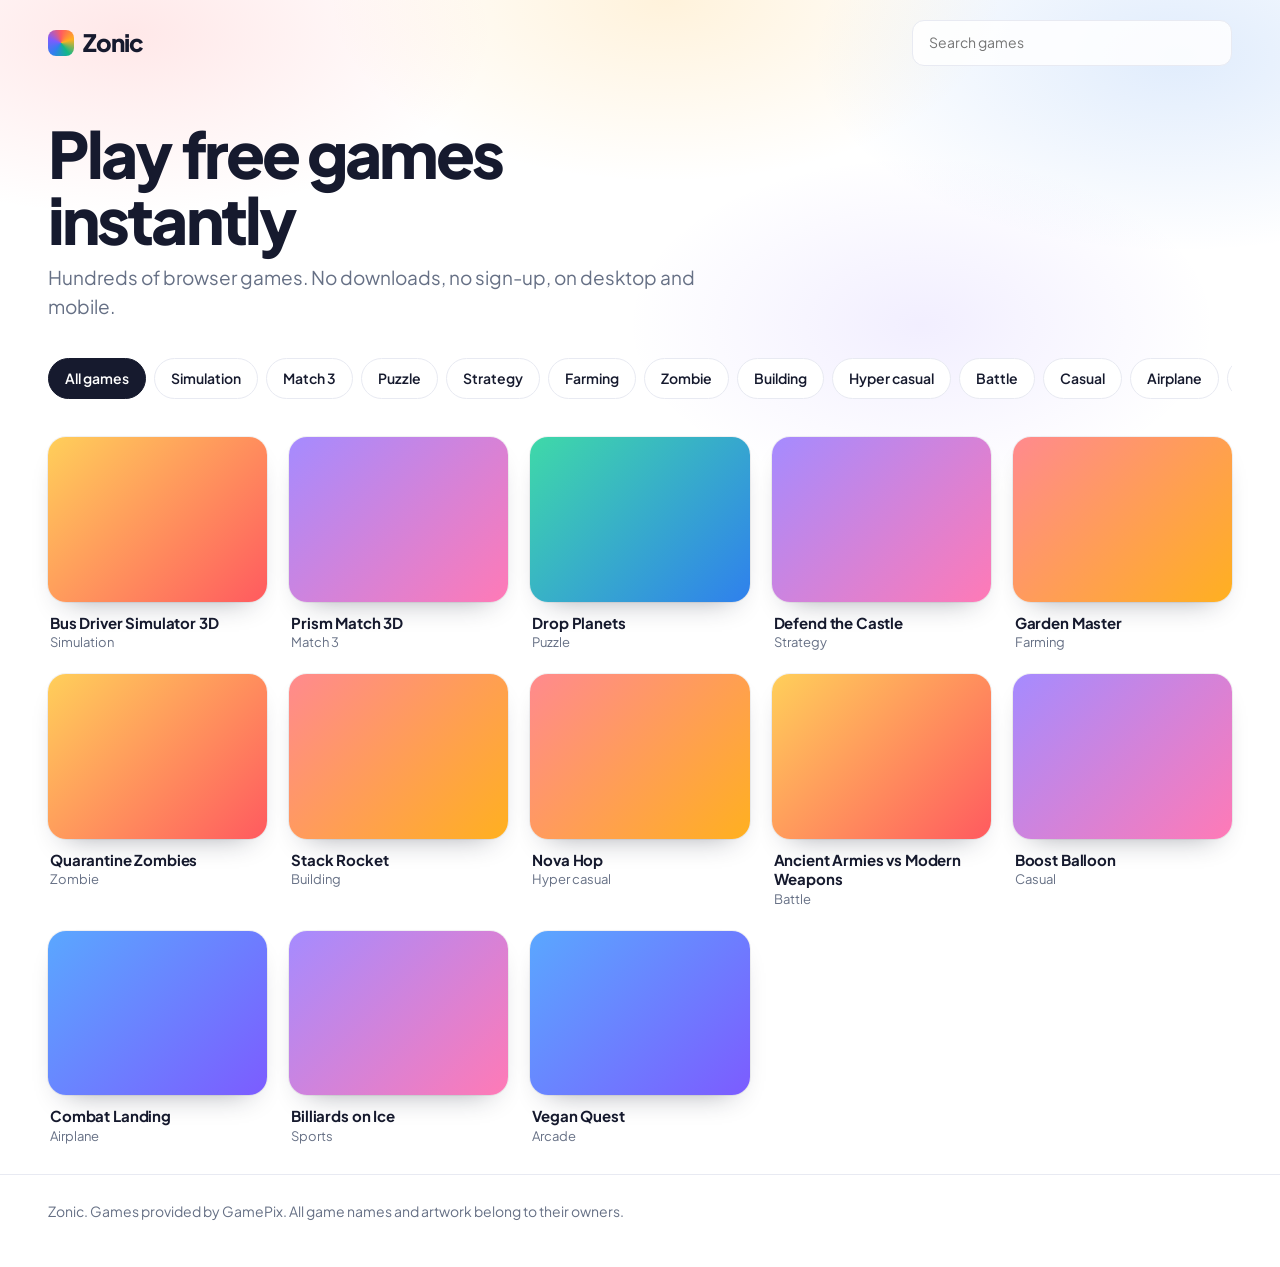
==== index.html @ 4d7a3cda "index.html file added" ====
<!DOCTYPE html>
<html lang="en">
<head>
<meta charset="utf-8">
<meta name="viewport" content="width=device-width, initial-scale=1, viewport-fit=cover">
<title>Zonic: Free Online Games</title>
<meta name="description" content="Play free online browser games on Zonic. No downloads, instant play on desktop and mobile.">
<meta name="theme-color" content="#ffffff">
<link rel="icon" href="data:image/svg+xml,%3Csvg xmlns='http://www.w3.org/2000/svg' viewBox='0 0 100 100'%3E%3Ctext y='.9em' font-size='90'%3E🎮%3C/text%3E%3C/svg%3E">
<link rel="preconnect" href="https://fonts.googleapis.com">
<link rel="preconnect" href="https://fonts.gstatic.com" crossorigin>
<link rel="preconnect" href="https://img.gamepix.com" crossorigin>
<link href="https://fonts.googleapis.com/css2?family=Plus+Jakarta+Sans:wght@400;500;600;700;800&display=swap" rel="stylesheet">
<style>
:root{color-scheme:light;--ink:#161a2e;--mute:#667085;--line:#e8eaf2;--soft:#f6f7fb;--a:#ff5a5f;--b:#ffb020;--c:#12b886;--d:#2f80ed;--e:#7c5cff}
*,*::before,*::after{box-sizing:border-box}
html{scroll-behavior:smooth}
body{margin:0;background:#fff;color:var(--ink);font-family:'Plus Jakarta Sans',system-ui,-apple-system,'Segoe UI',Roboto,sans-serif;line-height:1.55;-webkit-font-smoothing:antialiased;overflow-x:hidden}
a{color:inherit}
.wrap{max-width:1240px;margin:0 auto;padding:0 28px}
.mesh{position:absolute;inset:0 0 auto 0;height:560px;z-index:-1;pointer-events:none;background:
radial-gradient(520px 260px at 10% 6%,rgba(255,90,95,.14),transparent 70%),
radial-gradient(480px 260px at 52% 0%,rgba(255,176,32,.16),transparent 70%),
radial-gradient(520px 280px at 92% 10%,rgba(47,128,237,.15),transparent 70%),
radial-gradient(420px 240px at 72% 58%,rgba(124,92,255,.10),transparent 70%)}
header{display:flex;align-items:center;gap:24px;padding:20px 0}
.logo{font-weight:800;font-size:24px;letter-spacing:-.04em;display:flex;align-items:center;gap:9px;text-decoration:none}
.mark{width:26px;height:26px;border-radius:8px;background:conic-gradient(var(--a),var(--b),var(--c),var(--d),var(--e),var(--a))}
.search{margin-left:auto;width:min(320px,100%);padding:11px 16px;border:1px solid var(--line);border-radius:12px;background:rgba(255,255,255,.85);font:inherit;font-size:14px;color:var(--ink)}
:focus-visible{outline:2px solid var(--d);outline-offset:2px}
.hero{padding:34px 0 10px}
.hero h1{margin:0 0 10px;font-size:clamp(34px,6vw,64px);line-height:1.04;letter-spacing:-.045em;font-weight:800;max-width:14ch}
.hero p{margin:0;color:var(--mute);font-size:clamp(16px,2vw,19px);max-width:48ch}
.chips{display:flex;gap:8px;overflow-x:auto;padding:26px 0 8px;scrollbar-width:none}
.chips::-webkit-scrollbar{display:none}
.chip{flex-shrink:0;font:inherit;font-weight:600;font-size:14px;padding:9px 16px;border:1px solid var(--line);border-radius:99px;background:#fff;color:var(--ink);cursor:pointer;transition:background .2s,color .2s,border-color .2s,transform .2s}
.chip:hover{transform:translateY(-2px);border-color:#cfd3e4}
.chip[aria-pressed=true]{background:var(--ink);border-color:var(--ink);color:#fff}
.grid{display:grid;grid-template-columns:repeat(auto-fill,minmax(210px,1fr));gap:22px;padding:18px 0 28px}
.card{display:block;text-decoration:none;border-radius:18px;transition:transform .3s cubic-bezier(.2,.8,.2,1)}
.card:hover{transform:translateY(-6px)}
.cover{position:relative;aspect-ratio:4/3;border-radius:18px;overflow:hidden;box-shadow:0 14px 28px -18px rgba(22,26,46,.45),0 0 0 1px rgba(22,26,46,.06)}
.cover img{width:100%;height:100%;object-fit:cover;display:block;transition:transform .5s}
.card:hover .cover img{transform:scale(1.06)}
.g0{background:linear-gradient(135deg,#ff8a8e,#ffb020)}.g1{background:linear-gradient(135deg,#5aa7ff,#7c5cff)}.g2{background:linear-gradient(135deg,#3fd9a8,#2f80ed)}.g3{background:linear-gradient(135deg,#ffcf5a,#ff5a5f)}.g4{background:linear-gradient(135deg,#a58bff,#ff7ab6)}
.card h3{margin:11px 2px 0;font-size:15px;line-height:1.3;letter-spacing:-.01em}
.card small{margin:0 2px;color:var(--mute);font-size:13px;display:block}
.status{color:var(--mute);font-size:14px;padding:6px 0}
.more{display:block;margin:6px auto 56px;font:inherit;font-weight:700;font-size:15px;padding:13px 28px;border:0;border-radius:12px;background:var(--ink);color:#fff;cursor:pointer;transition:transform .2s,box-shadow .2s}
.more:hover{transform:translateY(-2px);box-shadow:0 12px 24px -12px rgba(22,26,46,.6)}
.more[hidden]{display:none}
.back{display:inline-flex;align-items:center;gap:8px;margin:8px 0 18px;padding:9px 16px;border-radius:10px;background:var(--soft);font-weight:600;font-size:14px;text-decoration:none;transition:background .2s}
.back:hover{background:#eceef7}
.stage{position:relative;aspect-ratio:16/9;background:#0e1020;border-radius:20px;overflow:hidden;box-shadow:0 30px 60px -28px rgba(22,26,46,.4),0 0 0 1px rgba(22,26,46,.06)}
.stage.portrait{aspect-ratio:3/4;max-height:78vh;margin:0 auto}
.stage:fullscreen{border-radius:0;aspect-ratio:auto;max-height:none}
.stage iframe{position:absolute;inset:0;width:100%;height:100%;border:0;background:#000}
.meta{display:flex;align-items:flex-start;justify-content:space-between;gap:20px;padding:22px 2px 0}
.meta h1{margin:0 0 8px;font-size:clamp(26px,3.4vw,40px);letter-spacing:-.035em;line-height:1.1}
.tag{display:inline-block;font-size:13px;font-weight:600;color:var(--mute);padding:5px 12px;border-radius:99px;background:var(--soft);margin-right:6px}
.btn{font:inherit;font-weight:700;font-size:15px;padding:12px 22px;border:0;border-radius:12px;background:var(--ink);color:#fff;cursor:pointer;flex-shrink:0;transition:transform .2s,box-shadow .2s}
.btn:hover{transform:translateY(-2px);box-shadow:0 10px 22px -10px rgba(22,26,46,.6)}
.desc{max-width:70ch;color:var(--mute);margin:22px 2px 0;padding-top:22px;border-top:1px solid var(--line)}
.desc:empty{display:none}
h2.sec{font-size:22px;letter-spacing:-.02em;margin:44px 0 0}
footer{border-top:1px solid var(--line);padding:26px 0 44px;color:var(--mute);font-size:14px}
[hidden]{display:none!important}
.rise{animation:rise .7s cubic-bezier(.2,.7,.2,1) both}
@keyframes rise{from{opacity:0;transform:translateY(16px)}to{opacity:1;transform:none}}
::view-transition-old(root),::view-transition-new(root){animation-duration:.35s}
@media(max-width:700px){.wrap{padding:0 16px}header{flex-wrap:wrap;gap:14px}.search{margin-left:0;width:100%;order:3}.grid{grid-template-columns:repeat(2,1fr);gap:14px}.meta{flex-direction:column}}
@media(prefers-reduced-motion:reduce){*,*::before,*::after{animation:none!important;transition:none!important}html{scroll-behavior:auto}}
</style>
</head>
<body>
<div class="mesh" aria-hidden="true"></div>
<div class="wrap">
  <header>
    <a class="logo" href="#" id="home"><span class="mark"></span>Zonic</a>
    <input class="search" id="q" type="search" placeholder="Search games" aria-label="Search games" autocomplete="off">
  </header>

  <main id="main">
    <section id="homeView">
      <div class="hero rise">
        <h1>Play free games instantly</h1>
        <p>Hundreds of browser games. No downloads, no sign-up, on desktop and mobile.</p>
      </div>
      <div class="chips" id="chips" role="group" aria-label="Categories"></div>
      <div class="status" id="status" role="status">Loading games…</div>
      <div class="grid" id="grid"></div>
      <button class="more" id="more" type="button" hidden>Load more games</button>
    </section>

    <section id="playView" hidden>
      <a class="back" href="#" id="back">&larr; All games</a>
      <div class="stage" id="stage"></div>
      <div class="meta">
        <div><h1 id="pTitle"></h1><span class="tag" id="pCat"></span><span class="tag">Free to play</span></div>
        <button class="btn" id="fs" type="button">Fullscreen</button>
      </div>
      <p class="desc" id="pDesc"></p>
      <h2 class="sec">More games</h2>
      <div class="grid" id="related"></div>
    </section>
  </main>
  <noscript><p>Zonic needs JavaScript turned on to load games.</p></noscript>
</div>
<footer><div class="wrap">Zonic. Games provided by GamePix. All game names and artwork belong to their owners.</div></footer>

<script>
(function(){
'use strict';
var SID='Z1887';
var API='https://feeds.gamepix.com/v2/json';
var PER=24;

var SNAP=[
['Bus Driver Simulator 3D','bus-driver-simulator-3d','simulation','all'],
['Prism Match 3D','prism-match-3d','match-3','all'],
['Drop Planets','drop-planets','puzzle','portrait'],
['Defend the Castle','defend-the-castle','strategy','portrait'],
['Garden Master','garden-master','farming','portrait'],
['Quarantine Zombies','quarantine-zombies','zombie','all'],
['Stack Rocket','stack-rocket','building','portrait'],
['Nova Hop','nova-hop','hyper-casual','portrait'],
['Ancient Armies vs Modern Weapons','ancient-armies-vs-modern-weapons','battle','all'],
['Boost Balloon','boost-balloon','casual','portrait'],
['Combat Landing','combat-landing','airplane','all'],
['Billiards on Ice','billiards-on-ice','sports','all'],
['Vegan Quest','vegan-quest','arcade','portrait']
];

var $=function(id){return document.getElementById(id)};
var games=[],byNs={},nextUrl=null,cat='all',query='',live=false;

function coverUrl(ns){return 'https://img.gamepix.com/games/'+ns+'/cover/'+ns+'.png?w=320'}
function pretty(s){s=String(s||'').replace(/-/g,' ');return s.charAt(0).toUpperCase()+s.slice(1)}
function hashIdx(s){var h=0;for(var i=0;i<s.length;i++)h=(h*31+s.charCodeAt(i))>>>0;return h%5}
function add(g){if(!g.ns||byNs[g.ns])return false;byNs[g.ns]=g;games.push(g);return true}
function fromSnap(){SNAP.forEach(function(r){add({title:r[0],ns:r[1],cat:r[2],orient:r[3],desc:'',img:coverUrl(r[1])})})}
function fromFeed(it){return{title:it.title||pretty(it.namespace),ns:it.namespace,cat:it.category||'games',orient:it.orientation||'all',desc:it.description||'',img:it.banner_image||coverUrl(it.namespace)}}

function transition(fn){
  if(document.startViewTransition&&!matchMedia('(prefers-reduced-motion:reduce)').matches){document.startViewTransition(fn)}else{fn()}
}

function card(g){
  var a=document.createElement('a');a.className='card';a.href='#/play/'+g.ns;
  var c=document.createElement('div');c.className='cover g'+hashIdx(g.ns);
  var im=document.createElement('img');im.loading='lazy';im.decoding='async';im.alt=g.title;im.src=g.img;
  im.onerror=function(){im.remove()};
  c.appendChild(im);
  var h=document.createElement('h3');h.textContent=g.title;
  var s=document.createElement('small');s.textContent=pretty(g.cat);
  a.appendChild(c);a.appendChild(h);a.appendChild(s);
  return a;
}

function filtered(){
  var q=query.trim().toLowerCase();
  return games.filter(function(g){
    return (cat==='all'||g.cat===cat)&&(!q||g.title.toLowerCase().indexOf(q)>-1);
  });
}

function renderChips(){
  var counts={};games.forEach(function(g){counts[g.cat]=(counts[g.cat]||0)+1});
  var list=Object.keys(counts).sort(function(a,b){return counts[b]-counts[a]}).slice(0,14);
  var box=$('chips');box.innerHTML='';
  ['all'].concat(list).forEach(function(k){
    var b=document.createElement('button');b.type='button';b.className='chip';
    b.textContent=k==='all'?'All games':pretty(k);
    b.setAttribute('aria-pressed',String(k===cat));
    b.onclick=function(){cat=k;renderChips();renderGrid()};
    box.appendChild(b);
  });
}

function renderGrid(){
  var grid=$('grid'),list=filtered();
  grid.innerHTML='';
  var frag=document.createDocumentFragment();
  list.forEach(function(g){frag.appendChild(card(g))});
  grid.appendChild(frag);
  $('status').textContent=list.length?'':'No games found. Try another search or category.';
  $('more').hidden=!(nextUrl&&cat==='all'&&!query.trim());
}

function loadPage(url){
  var btn=$('more');btn.disabled=true;
  return fetch(url).then(function(r){if(!r.ok)throw new Error('feed '+r.status);return r.json()})
  .then(function(j){
    (j.items||[]).forEach(function(it){add(fromFeed(it))});
    nextUrl=j.next_url||null;live=true;
  })
  .catch(function(){
    if(!games.length){fromSnap();nextUrl=null}
  })
  .then(function(){btn.disabled=false;renderChips();renderGrid()});
}

function startUrl(){return API+'?sid='+encodeURIComponent(SID)+'&order=quality&page=1&pagination='+PER}

function showPlay(ns){
  var g=byNs[ns]||{title:pretty(ns),ns:ns,cat:'games',orient:'all',desc:''};
  $('homeView').hidden=true;$('playView').hidden=false;
  document.title=g.title+' | Zonic';
  $('pTitle').textContent=g.title;
  $('pCat').textContent=pretty(g.cat);
  $('pDesc').textContent=g.desc||'';
  var st=$('stage');st.innerHTML='';
  st.className='stage'+(g.orient==='portrait'?' portrait':'');
  var f=document.createElement('iframe');
  f.title=g.title;
  f.allow='fullscreen; autoplay; gamepad; accelerometer; gyroscope';
  f.setAttribute('allowfullscreen','');
  f.src='https://play.gamepix.com/'+encodeURIComponent(ns)+'/embed?sid='+encodeURIComponent(SID);
  st.appendChild(f);
  var rel=games.filter(function(x){return x.ns!==ns&&x.cat===g.cat});
  if(rel.length<8)rel=rel.concat(games.filter(function(x){return x.ns!==ns&&x.cat!==g.cat}));
  var box=$('related');box.innerHTML='';
  rel.slice(0,8).forEach(function(x){box.appendChild(card(x))});
  window.scrollTo(0,0);
}

function showHome(){
  $('playView').hidden=true;$('homeView').hidden=false;
  $('stage').innerHTML='';
  document.title='Zonic: Free Online Games';
}

function route(){
  var m=/^#\/play\/([a-z0-9._-]+)$/i.exec(location.hash);
  transition(function(){m?showPlay(m[1]):showHome()});
}

$('home').addEventListener('click',function(e){e.preventDefault();query='';$('q').value='';cat='all';history.pushState(null,'',location.pathname+location.search);route();renderChips();renderGrid()});
$('back').addEventListener('click',function(e){e.preventDefault();history.pushState(null,'',location.pathname+location.search);route()});
$('q').addEventListener('input',function(){
  query=this.value;
  if(!$('playView').hidden){history.pushState(null,'',location.pathname+location.search);route()}
  renderGrid();
});
$('more').addEventListener('click',function(){if(nextUrl)loadPage(nextUrl)});
$('fs').addEventListener('click',function(){
  var s=$('stage');
  try{(s.requestFullscreen||s.webkitRequestFullscreen).call(s)}catch(e){}
});
window.addEventListener('hashchange',route);

fromSnap();
renderChips();renderGrid();route();
loadPage(startUrl());
})();
</script>
</body>
</html>
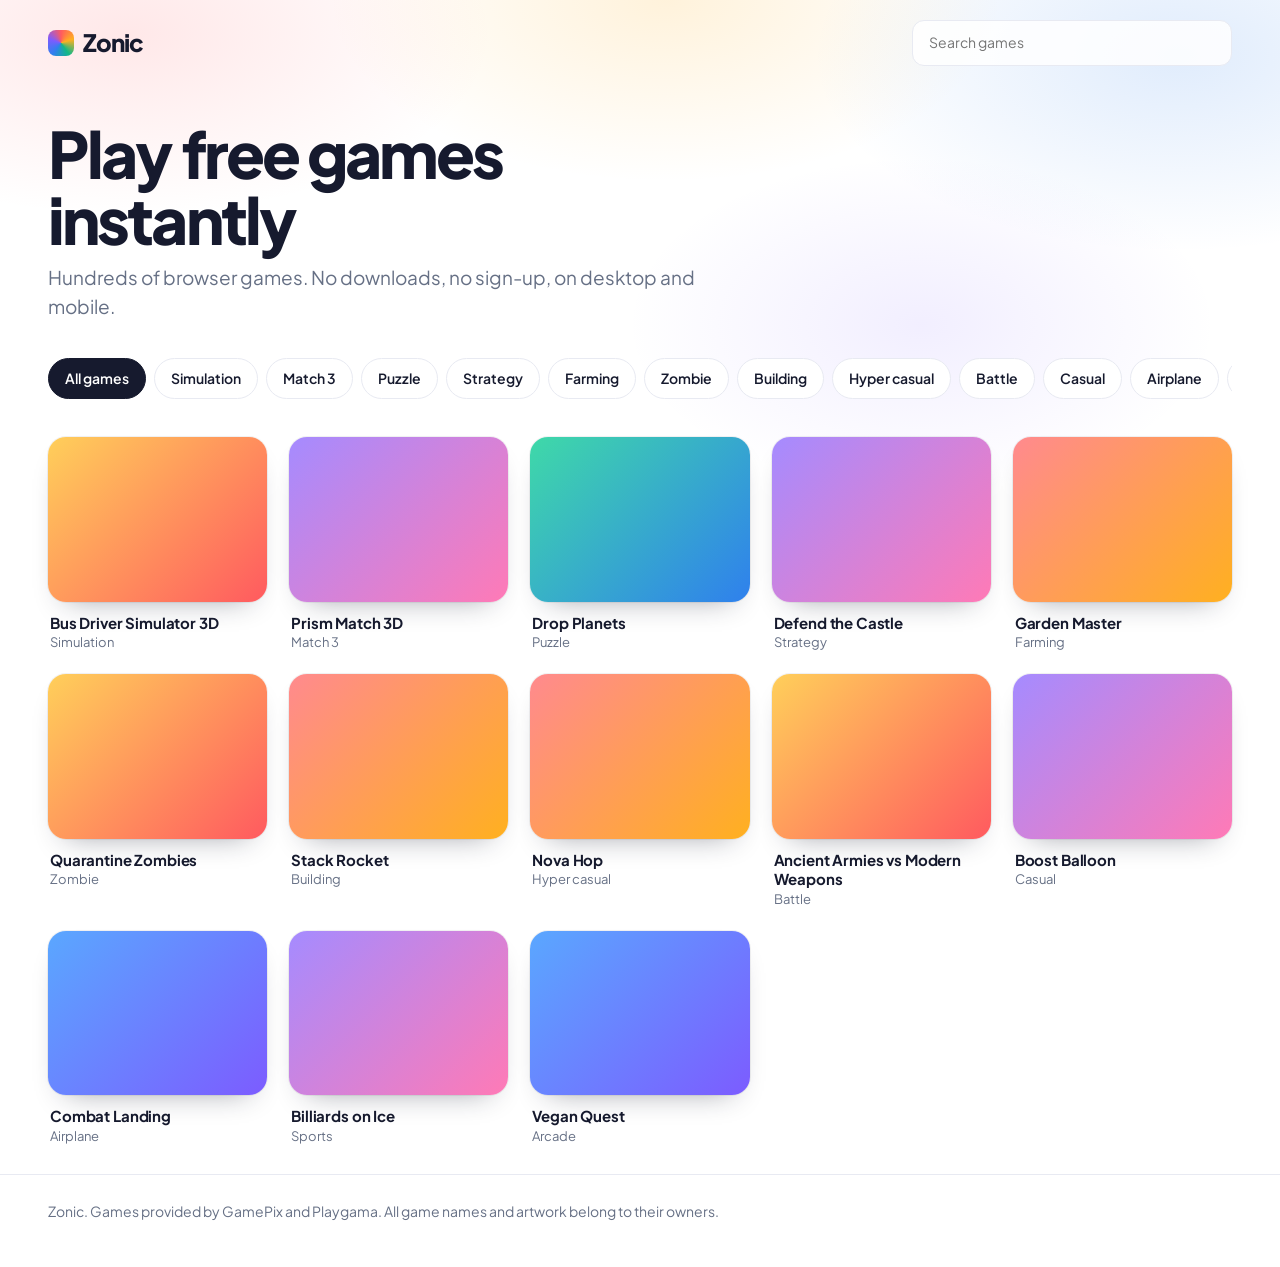
==== commit 8237ede9: "upgrade" ====
--- a/index.html
+++ b/index.html
@@ -106,7 +106,7 @@
   </main>
   <noscript><p>Zonic needs JavaScript turned on to load games.</p></noscript>
 </div>
-<footer><div class="wrap">Zonic. Games provided by GamePix. All game names and artwork belong to their owners.</div></footer>
+<footer><div class="wrap">Zonic. Games provided by GamePix and Playgama. All game names and artwork belong to their owners.</div></footer>
 
 <script>
 (function(){
@@ -132,12 +132,15 @@
 ];
 
 var $=function(id){return document.getElementById(id)};
-var games=[],byNs={},nextUrl=null,cat='all',query='',live=false;
+var CLID='p_f82be468-dd56-4e09-b7f2-0f702cc6c950';
+var games=[],gp=[],pg=[],byNs={},nextUrl=null,cat='all',query='',live=false,pgLoaded=false,shown=PER;
 
 function coverUrl(ns){return 'https://img.gamepix.com/games/'+ns+'/cover/'+ns+'.png?w=320'}
 function pretty(s){s=String(s||'').replace(/-/g,' ');return s.charAt(0).toUpperCase()+s.slice(1)}
 function hashIdx(s){var h=0;for(var i=0;i<s.length;i++)h=(h*31+s.charCodeAt(i))>>>0;return h%5}
-function add(g){if(!g.ns||byNs[g.ns])return false;byNs[g.ns]=g;games.push(g);return true}
+function add(g,src){if(!g.ns||byNs[g.ns])return false;byNs[g.ns]=g;(src==='pg'?pg:gp).push(g);return true}
+function rebuild(){games=[];var n=Math.max(gp.length,pg.length);for(var i=0;i<n;i++){if(gp[i])games.push(gp[i]);if(pg[i])games.push(pg[i])}}
+function fromPG(r){return{title:r.t,ns:'pg-'+r.s,cat:r.c,orient:r.o,desc:r.d||'',img:r.i,embed:'https://playgama.com/export/game/'+r.s+'?clid='+CLID}}
 function fromSnap(){SNAP.forEach(function(r){add({title:r[0],ns:r[1],cat:r[2],orient:r[3],desc:'',img:coverUrl(r[1])})})}
 function fromFeed(it){return{title:it.title||pretty(it.namespace),ns:it.namespace,cat:it.category||'games',orient:it.orientation||'all',desc:it.description||'',img:it.banner_image||coverUrl(it.namespace)}}
 
@@ -172,7 +175,7 @@
     var b=document.createElement('button');b.type='button';b.className='chip';
     b.textContent=k==='all'?'All games':pretty(k);
     b.setAttribute('aria-pressed',String(k===cat));
-    b.onclick=function(){cat=k;renderChips();renderGrid()};
+    b.onclick=function(){cat=k;shown=PER;renderChips();renderGrid()};
     box.appendChild(b);
   });
 }
@@ -181,10 +184,10 @@
   var grid=$('grid'),list=filtered();
   grid.innerHTML='';
   var frag=document.createDocumentFragment();
-  list.forEach(function(g){frag.appendChild(card(g))});
+  list.slice(0,shown).forEach(function(g){frag.appendChild(card(g))});
   grid.appendChild(frag);
   $('status').textContent=list.length?'':'No games found. Try another search or category.';
-  $('more').hidden=!(nextUrl&&cat==='all'&&!query.trim());
+  $('more').hidden=!(list.length>shown||(nextUrl&&cat==='all'&&!query.trim()));
 }
 
 function loadPage(url){
@@ -195,9 +198,9 @@
     nextUrl=j.next_url||null;live=true;
   })
   .catch(function(){
-    if(!games.length){fromSnap();nextUrl=null}
+    if(!gp.length){fromSnap();nextUrl=null}
   })
-  .then(function(){btn.disabled=false;renderChips();renderGrid()});
+  .then(function(){btn.disabled=false;rebuild();renderChips();renderGrid()});
 }
 
 function startUrl(){return API+'?sid='+encodeURIComponent(SID)+'&order=quality&page=1&pagination='+PER}
@@ -215,7 +218,7 @@
   f.title=g.title;
   f.allow='fullscreen; autoplay; gamepad; accelerometer; gyroscope';
   f.setAttribute('allowfullscreen','');
-  f.src='https://play.gamepix.com/'+encodeURIComponent(ns)+'/embed?sid='+encodeURIComponent(SID);
+  f.src=g.embed||('https://play.gamepix.com/'+encodeURIComponent(ns)+'/embed?sid='+encodeURIComponent(SID));
   st.appendChild(f);
   var rel=games.filter(function(x){return x.ns!==ns&&x.cat===g.cat});
   if(rel.length<8)rel=rel.concat(games.filter(function(x){return x.ns!==ns&&x.cat!==g.cat}));
@@ -230,28 +233,40 @@
   document.title='Zonic: Free Online Games';
 }
 
+function loadPG(){
+  return fetch('playgama.json').then(function(r){if(!r.ok)throw new Error('pg');return r.json()})
+  .then(function(a){a.forEach(function(r){add(fromPG(r),'pg')})})
+  .catch(function(){})
+  .then(function(){pgLoaded=true;rebuild();renderChips();renderGrid();route()});
+}
+
 function route(){
   var m=/^#\/play\/([a-z0-9._-]+)$/i.exec(location.hash);
+  if(m&&/^pg-/.test(m[1])&&!pgLoaded)return;
   transition(function(){m?showPlay(m[1]):showHome()});
 }
 
-$('home').addEventListener('click',function(e){e.preventDefault();query='';$('q').value='';cat='all';history.pushState(null,'',location.pathname+location.search);route();renderChips();renderGrid()});
+$('home').addEventListener('click',function(e){e.preventDefault();query='';$('q').value='';cat='all';shown=PER;history.pushState(null,'',location.pathname+location.search);route();renderChips();renderGrid()});
 $('back').addEventListener('click',function(e){e.preventDefault();history.pushState(null,'',location.pathname+location.search);route()});
 $('q').addEventListener('input',function(){
-  query=this.value;
+  query=this.value;shown=PER;
   if(!$('playView').hidden){history.pushState(null,'',location.pathname+location.search);route()}
   renderGrid();
 });
-$('more').addEventListener('click',function(){if(nextUrl)loadPage(nextUrl)});
+$('more').addEventListener('click',function(){
+  shown+=PER;
+  if(nextUrl&&cat==='all'&&!query.trim())loadPage(nextUrl);else{renderChips();renderGrid()}
+});
 $('fs').addEventListener('click',function(){
   var s=$('stage');
   try{(s.requestFullscreen||s.webkitRequestFullscreen).call(s)}catch(e){}
 });
 window.addEventListener('hashchange',route);
 
-fromSnap();
+fromSnap();rebuild();
 renderChips();renderGrid();route();
 loadPage(startUrl());
+loadPG();
 })();
 </script>
 </body>
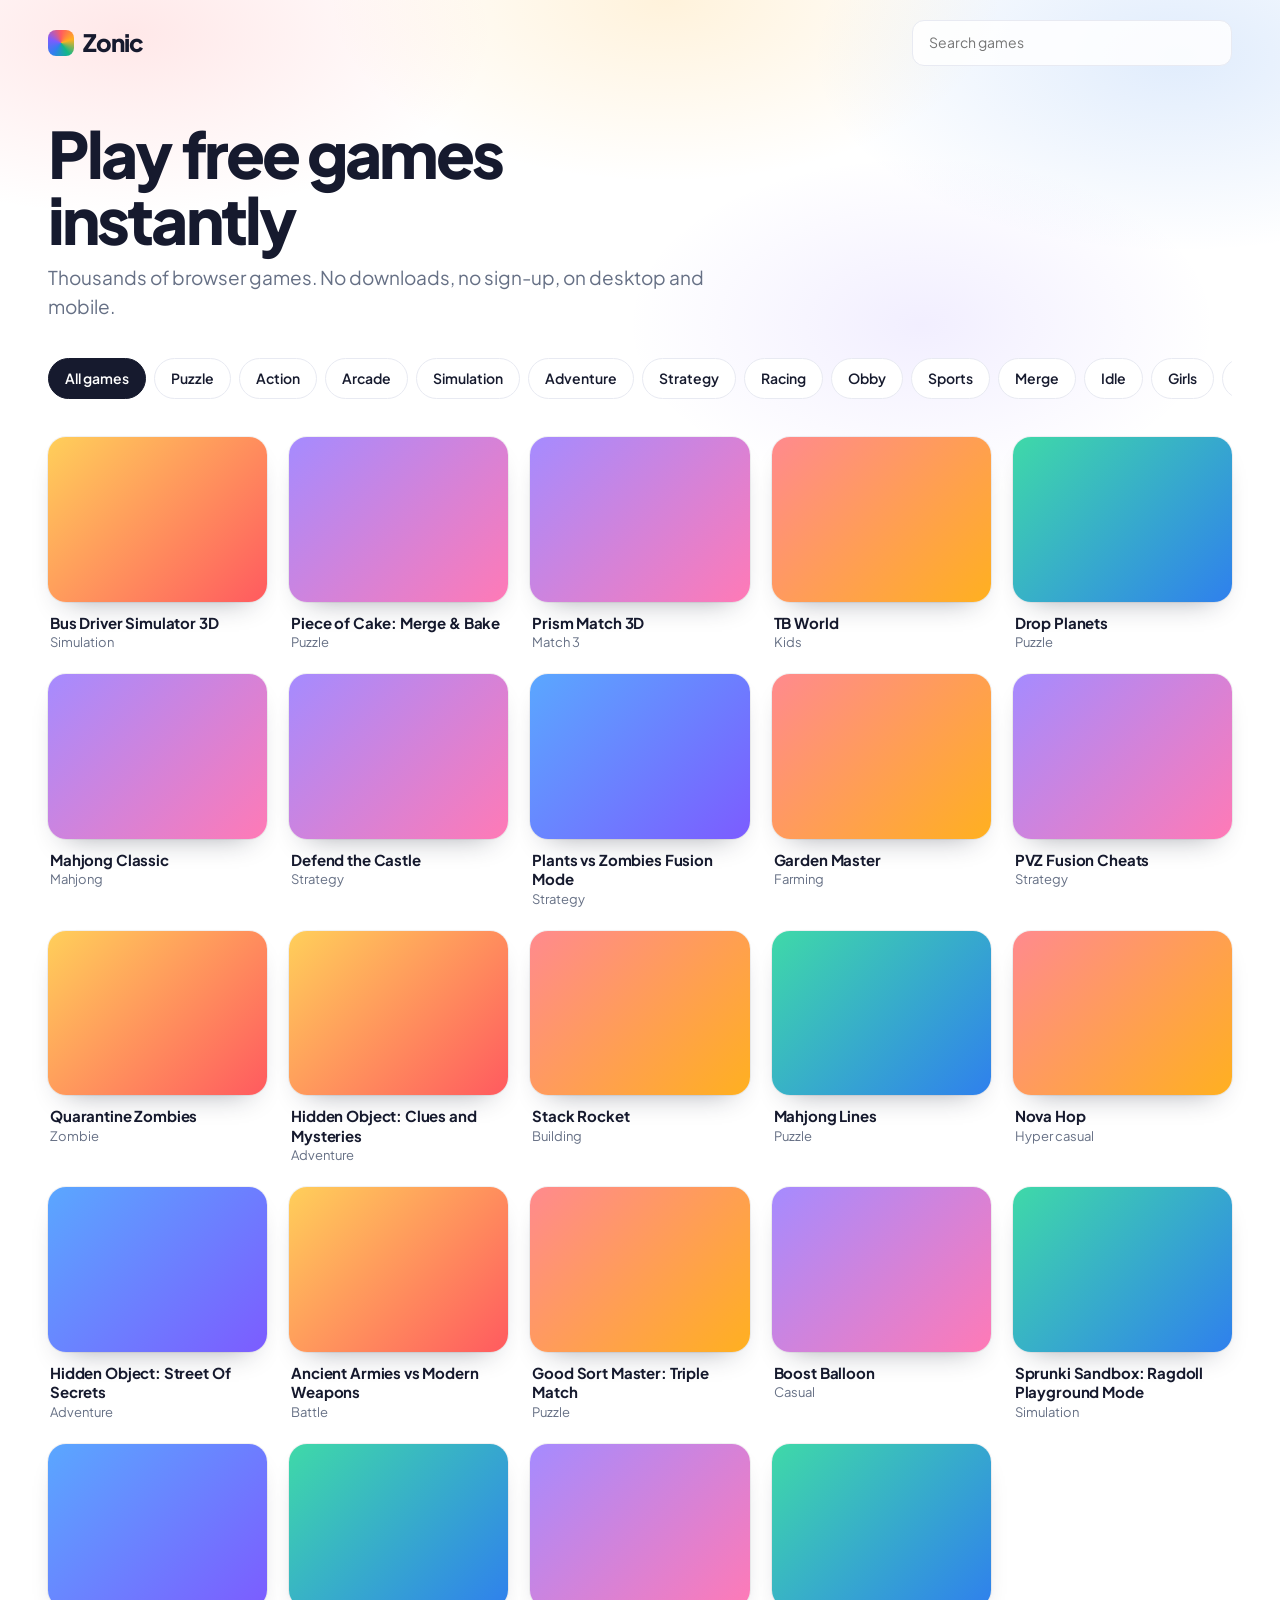
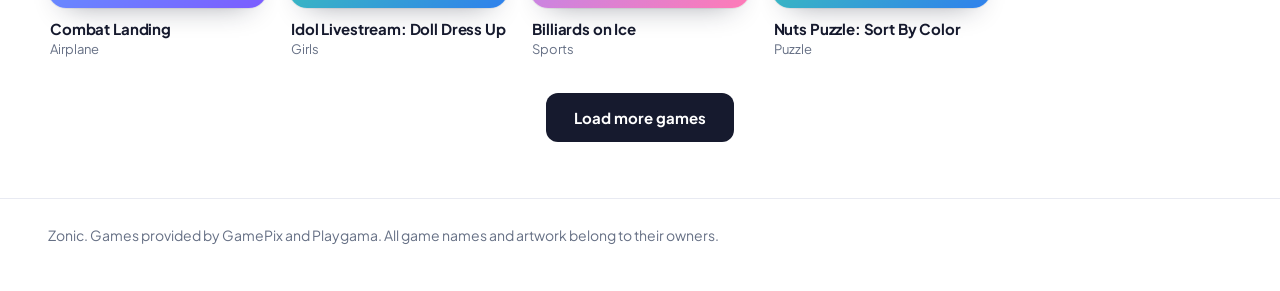
==== commit 1fd65a38: "Add files via upload" ====
--- a/index.html
+++ b/index.html
@@ -11,66 +11,8 @@
 <link rel="preconnect" href="https://fonts.gstatic.com" crossorigin>
 <link rel="preconnect" href="https://img.gamepix.com" crossorigin>
 <link href="https://fonts.googleapis.com/css2?family=Plus+Jakarta+Sans:wght@400;500;600;700;800&display=swap" rel="stylesheet">
-<style>
-:root{color-scheme:light;--ink:#161a2e;--mute:#667085;--line:#e8eaf2;--soft:#f6f7fb;--a:#ff5a5f;--b:#ffb020;--c:#12b886;--d:#2f80ed;--e:#7c5cff}
-*,*::before,*::after{box-sizing:border-box}
-html{scroll-behavior:smooth}
-body{margin:0;background:#fff;color:var(--ink);font-family:'Plus Jakarta Sans',system-ui,-apple-system,'Segoe UI',Roboto,sans-serif;line-height:1.55;-webkit-font-smoothing:antialiased;overflow-x:hidden}
-a{color:inherit}
-.wrap{max-width:1240px;margin:0 auto;padding:0 28px}
-.mesh{position:absolute;inset:0 0 auto 0;height:560px;z-index:-1;pointer-events:none;background:
-radial-gradient(520px 260px at 10% 6%,rgba(255,90,95,.14),transparent 70%),
-radial-gradient(480px 260px at 52% 0%,rgba(255,176,32,.16),transparent 70%),
-radial-gradient(520px 280px at 92% 10%,rgba(47,128,237,.15),transparent 70%),
-radial-gradient(420px 240px at 72% 58%,rgba(124,92,255,.10),transparent 70%)}
-header{display:flex;align-items:center;gap:24px;padding:20px 0}
-.logo{font-weight:800;font-size:24px;letter-spacing:-.04em;display:flex;align-items:center;gap:9px;text-decoration:none}
-.mark{width:26px;height:26px;border-radius:8px;background:conic-gradient(var(--a),var(--b),var(--c),var(--d),var(--e),var(--a))}
-.search{margin-left:auto;width:min(320px,100%);padding:11px 16px;border:1px solid var(--line);border-radius:12px;background:rgba(255,255,255,.85);font:inherit;font-size:14px;color:var(--ink)}
-:focus-visible{outline:2px solid var(--d);outline-offset:2px}
-.hero{padding:34px 0 10px}
-.hero h1{margin:0 0 10px;font-size:clamp(34px,6vw,64px);line-height:1.04;letter-spacing:-.045em;font-weight:800;max-width:14ch}
-.hero p{margin:0;color:var(--mute);font-size:clamp(16px,2vw,19px);max-width:48ch}
-.chips{display:flex;gap:8px;overflow-x:auto;padding:26px 0 8px;scrollbar-width:none}
-.chips::-webkit-scrollbar{display:none}
-.chip{flex-shrink:0;font:inherit;font-weight:600;font-size:14px;padding:9px 16px;border:1px solid var(--line);border-radius:99px;background:#fff;color:var(--ink);cursor:pointer;transition:background .2s,color .2s,border-color .2s,transform .2s}
-.chip:hover{transform:translateY(-2px);border-color:#cfd3e4}
-.chip[aria-pressed=true]{background:var(--ink);border-color:var(--ink);color:#fff}
-.grid{display:grid;grid-template-columns:repeat(auto-fill,minmax(210px,1fr));gap:22px;padding:18px 0 28px}
-.card{display:block;text-decoration:none;border-radius:18px;transition:transform .3s cubic-bezier(.2,.8,.2,1)}
-.card:hover{transform:translateY(-6px)}
-.cover{position:relative;aspect-ratio:4/3;border-radius:18px;overflow:hidden;box-shadow:0 14px 28px -18px rgba(22,26,46,.45),0 0 0 1px rgba(22,26,46,.06)}
-.cover img{width:100%;height:100%;object-fit:cover;display:block;transition:transform .5s}
-.card:hover .cover img{transform:scale(1.06)}
-.g0{background:linear-gradient(135deg,#ff8a8e,#ffb020)}.g1{background:linear-gradient(135deg,#5aa7ff,#7c5cff)}.g2{background:linear-gradient(135deg,#3fd9a8,#2f80ed)}.g3{background:linear-gradient(135deg,#ffcf5a,#ff5a5f)}.g4{background:linear-gradient(135deg,#a58bff,#ff7ab6)}
-.card h3{margin:11px 2px 0;font-size:15px;line-height:1.3;letter-spacing:-.01em}
-.card small{margin:0 2px;color:var(--mute);font-size:13px;display:block}
-.status{color:var(--mute);font-size:14px;padding:6px 0}
-.more{display:block;margin:6px auto 56px;font:inherit;font-weight:700;font-size:15px;padding:13px 28px;border:0;border-radius:12px;background:var(--ink);color:#fff;cursor:pointer;transition:transform .2s,box-shadow .2s}
-.more:hover{transform:translateY(-2px);box-shadow:0 12px 24px -12px rgba(22,26,46,.6)}
-.more[hidden]{display:none}
-.back{display:inline-flex;align-items:center;gap:8px;margin:8px 0 18px;padding:9px 16px;border-radius:10px;background:var(--soft);font-weight:600;font-size:14px;text-decoration:none;transition:background .2s}
-.back:hover{background:#eceef7}
-.stage{position:relative;aspect-ratio:16/9;background:#0e1020;border-radius:20px;overflow:hidden;box-shadow:0 30px 60px -28px rgba(22,26,46,.4),0 0 0 1px rgba(22,26,46,.06)}
-.stage.portrait{aspect-ratio:3/4;max-height:78vh;margin:0 auto}
-.stage:fullscreen{border-radius:0;aspect-ratio:auto;max-height:none}
-.stage iframe{position:absolute;inset:0;width:100%;height:100%;border:0;background:#000}
-.meta{display:flex;align-items:flex-start;justify-content:space-between;gap:20px;padding:22px 2px 0}
-.meta h1{margin:0 0 8px;font-size:clamp(26px,3.4vw,40px);letter-spacing:-.035em;line-height:1.1}
-.tag{display:inline-block;font-size:13px;font-weight:600;color:var(--mute);padding:5px 12px;border-radius:99px;background:var(--soft);margin-right:6px}
-.btn{font:inherit;font-weight:700;font-size:15px;padding:12px 22px;border:0;border-radius:12px;background:var(--ink);color:#fff;cursor:pointer;flex-shrink:0;transition:transform .2s,box-shadow .2s}
-.btn:hover{transform:translateY(-2px);box-shadow:0 10px 22px -10px rgba(22,26,46,.6)}
-.desc{max-width:70ch;color:var(--mute);margin:22px 2px 0;padding-top:22px;border-top:1px solid var(--line)}
-.desc:empty{display:none}
-h2.sec{font-size:22px;letter-spacing:-.02em;margin:44px 0 0}
-footer{border-top:1px solid var(--line);padding:26px 0 44px;color:var(--mute);font-size:14px}
-[hidden]{display:none!important}
-.rise{animation:rise .7s cubic-bezier(.2,.7,.2,1) both}
-@keyframes rise{from{opacity:0;transform:translateY(16px)}to{opacity:1;transform:none}}
-::view-transition-old(root),::view-transition-new(root){animation-duration:.35s}
-@media(max-width:700px){.wrap{padding:0 16px}header{flex-wrap:wrap;gap:14px}.search{margin-left:0;width:100%;order:3}.grid{grid-template-columns:repeat(2,1fr);gap:14px}.meta{flex-direction:column}}
-@media(prefers-reduced-motion:reduce){*,*::before,*::after{animation:none!important;transition:none!important}html{scroll-behavior:auto}}
-</style>
+<link rel="stylesheet" href="assets/css/style.css">
+<link rel="stylesheet" href="assets/css/animations.css">
 </head>
 <body>
 <div class="mesh" aria-hidden="true"></div>
@@ -84,7 +26,7 @@
     <section id="homeView">
       <div class="hero rise">
         <h1>Play free games instantly</h1>
-        <p>Hundreds of browser games. No downloads, no sign-up, on desktop and mobile.</p>
+        <p>Thousands of browser games. No downloads, no sign-up, on desktop and mobile.</p>
       </div>
       <div class="chips" id="chips" role="group" aria-label="Categories"></div>
       <div class="status" id="status" role="status">Loading games…</div>
@@ -108,166 +50,8 @@
 </div>
 <footer><div class="wrap">Zonic. Games provided by GamePix and Playgama. All game names and artwork belong to their owners.</div></footer>
 
-<script>
-(function(){
-'use strict';
-var SID='Z1887';
-var API='https://feeds.gamepix.com/v2/json';
-var PER=24;
-
-var SNAP=[
-['Bus Driver Simulator 3D','bus-driver-simulator-3d','simulation','all'],
-['Prism Match 3D','prism-match-3d','match-3','all'],
-['Drop Planets','drop-planets','puzzle','portrait'],
-['Defend the Castle','defend-the-castle','strategy','portrait'],
-['Garden Master','garden-master','farming','portrait'],
-['Quarantine Zombies','quarantine-zombies','zombie','all'],
-['Stack Rocket','stack-rocket','building','portrait'],
-['Nova Hop','nova-hop','hyper-casual','portrait'],
-['Ancient Armies vs Modern Weapons','ancient-armies-vs-modern-weapons','battle','all'],
-['Boost Balloon','boost-balloon','casual','portrait'],
-['Combat Landing','combat-landing','airplane','all'],
-['Billiards on Ice','billiards-on-ice','sports','all'],
-['Vegan Quest','vegan-quest','arcade','portrait']
-];
-
-var $=function(id){return document.getElementById(id)};
-var CLID='p_f82be468-dd56-4e09-b7f2-0f702cc6c950';
-var games=[],gp=[],pg=[],byNs={},nextUrl=null,cat='all',query='',live=false,pgLoaded=false,shown=PER;
-
-function coverUrl(ns){return 'https://img.gamepix.com/games/'+ns+'/cover/'+ns+'.png?w=320'}
-function pretty(s){s=String(s||'').replace(/-/g,' ');return s.charAt(0).toUpperCase()+s.slice(1)}
-function hashIdx(s){var h=0;for(var i=0;i<s.length;i++)h=(h*31+s.charCodeAt(i))>>>0;return h%5}
-function add(g,src){if(!g.ns||byNs[g.ns])return false;byNs[g.ns]=g;(src==='pg'?pg:gp).push(g);return true}
-function rebuild(){games=[];var n=Math.max(gp.length,pg.length);for(var i=0;i<n;i++){if(gp[i])games.push(gp[i]);if(pg[i])games.push(pg[i])}}
-function fromPG(r){return{title:r.t,ns:'pg-'+r.s,cat:r.c,orient:r.o,desc:r.d||'',img:r.i,embed:'https://playgama.com/export/game/'+r.s+'?clid='+CLID}}
-function fromSnap(){SNAP.forEach(function(r){add({title:r[0],ns:r[1],cat:r[2],orient:r[3],desc:'',img:coverUrl(r[1])})})}
-function fromFeed(it){return{title:it.title||pretty(it.namespace),ns:it.namespace,cat:it.category||'games',orient:it.orientation||'all',desc:it.description||'',img:it.banner_image||coverUrl(it.namespace)}}
-
-function transition(fn){
-  if(document.startViewTransition&&!matchMedia('(prefers-reduced-motion:reduce)').matches){document.startViewTransition(fn)}else{fn()}
-}
-
-function card(g){
-  var a=document.createElement('a');a.className='card';a.href='#/play/'+g.ns;
-  var c=document.createElement('div');c.className='cover g'+hashIdx(g.ns);
-  var im=document.createElement('img');im.loading='lazy';im.decoding='async';im.alt=g.title;im.src=g.img;
-  im.onerror=function(){im.remove()};
-  c.appendChild(im);
-  var h=document.createElement('h3');h.textContent=g.title;
-  var s=document.createElement('small');s.textContent=pretty(g.cat);
-  a.appendChild(c);a.appendChild(h);a.appendChild(s);
-  return a;
-}
-
-function filtered(){
-  var q=query.trim().toLowerCase();
-  return games.filter(function(g){
-    return (cat==='all'||g.cat===cat)&&(!q||g.title.toLowerCase().indexOf(q)>-1);
-  });
-}
-
-function renderChips(){
-  var counts={};games.forEach(function(g){counts[g.cat]=(counts[g.cat]||0)+1});
-  var list=Object.keys(counts).sort(function(a,b){return counts[b]-counts[a]}).slice(0,14);
-  var box=$('chips');box.innerHTML='';
-  ['all'].concat(list).forEach(function(k){
-    var b=document.createElement('button');b.type='button';b.className='chip';
-    b.textContent=k==='all'?'All games':pretty(k);
-    b.setAttribute('aria-pressed',String(k===cat));
-    b.onclick=function(){cat=k;shown=PER;renderChips();renderGrid()};
-    box.appendChild(b);
-  });
-}
-
-function renderGrid(){
-  var grid=$('grid'),list=filtered();
-  grid.innerHTML='';
-  var frag=document.createDocumentFragment();
-  list.slice(0,shown).forEach(function(g){frag.appendChild(card(g))});
-  grid.appendChild(frag);
-  $('status').textContent=list.length?'':'No games found. Try another search or category.';
-  $('more').hidden=!(list.length>shown||(nextUrl&&cat==='all'&&!query.trim()));
-}
-
-function loadPage(url){
-  var btn=$('more');btn.disabled=true;
-  return fetch(url).then(function(r){if(!r.ok)throw new Error('feed '+r.status);return r.json()})
-  .then(function(j){
-    (j.items||[]).forEach(function(it){add(fromFeed(it))});
-    nextUrl=j.next_url||null;live=true;
-  })
-  .catch(function(){
-    if(!gp.length){fromSnap();nextUrl=null}
-  })
-  .then(function(){btn.disabled=false;rebuild();renderChips();renderGrid()});
-}
-
-function startUrl(){return API+'?sid='+encodeURIComponent(SID)+'&order=quality&page=1&pagination='+PER}
-
-function showPlay(ns){
-  var g=byNs[ns]||{title:pretty(ns),ns:ns,cat:'games',orient:'all',desc:''};
-  $('homeView').hidden=true;$('playView').hidden=false;
-  document.title=g.title+' | Zonic';
-  $('pTitle').textContent=g.title;
-  $('pCat').textContent=pretty(g.cat);
-  $('pDesc').textContent=g.desc||'';
-  var st=$('stage');st.innerHTML='';
-  st.className='stage'+(g.orient==='portrait'?' portrait':'');
-  var f=document.createElement('iframe');
-  f.title=g.title;
-  f.allow='fullscreen; autoplay; gamepad; accelerometer; gyroscope';
-  f.setAttribute('allowfullscreen','');
-  f.src=g.embed||('https://play.gamepix.com/'+encodeURIComponent(ns)+'/embed?sid='+encodeURIComponent(SID));
-  st.appendChild(f);
-  var rel=games.filter(function(x){return x.ns!==ns&&x.cat===g.cat});
-  if(rel.length<8)rel=rel.concat(games.filter(function(x){return x.ns!==ns&&x.cat!==g.cat}));
-  var box=$('related');box.innerHTML='';
-  rel.slice(0,8).forEach(function(x){box.appendChild(card(x))});
-  window.scrollTo(0,0);
-}
-
-function showHome(){
-  $('playView').hidden=true;$('homeView').hidden=false;
-  $('stage').innerHTML='';
-  document.title='Zonic: Free Online Games';
-}
-
-function loadPG(){
-  return fetch('playgama.json').then(function(r){if(!r.ok)throw new Error('pg');return r.json()})
-  .then(function(a){a.forEach(function(r){add(fromPG(r),'pg')})})
-  .catch(function(){})
-  .then(function(){pgLoaded=true;rebuild();renderChips();renderGrid();route()});
-}
-
-function route(){
-  var m=/^#\/play\/([a-z0-9._-]+)$/i.exec(location.hash);
-  if(m&&/^pg-/.test(m[1])&&!pgLoaded)return;
-  transition(function(){m?showPlay(m[1]):showHome()});
-}
-
-$('home').addEventListener('click',function(e){e.preventDefault();query='';$('q').value='';cat='all';shown=PER;history.pushState(null,'',location.pathname+location.search);route();renderChips();renderGrid()});
-$('back').addEventListener('click',function(e){e.preventDefault();history.pushState(null,'',location.pathname+location.search);route()});
-$('q').addEventListener('input',function(){
-  query=this.value;shown=PER;
-  if(!$('playView').hidden){history.pushState(null,'',location.pathname+location.search);route()}
-  renderGrid();
-});
-$('more').addEventListener('click',function(){
-  shown+=PER;
-  if(nextUrl&&cat==='all'&&!query.trim())loadPage(nextUrl);else{renderChips();renderGrid()}
-});
-$('fs').addEventListener('click',function(){
-  var s=$('stage');
-  try{(s.requestFullscreen||s.webkitRequestFullscreen).call(s)}catch(e){}
-});
-window.addEventListener('hashchange',route);
-
-fromSnap();rebuild();
-renderChips();renderGrid();route();
-loadPage(startUrl());
-loadPG();
-})();
-</script>
+<script src="assets/js/config.js"></script>
+<script src="assets/js/sources.js"></script>
+<script src="assets/js/app.js"></script>
 </body>
 </html>
--- a/assets/css/style.css
+++ b/assets/css/style.css
@@ -0,0 +1,50 @@
+/* ZONIC STYLE: layout, colours, typography.
+   Motion and hover effects live in animations.css */
+:root{color-scheme:light;--ink:#161a2e;--mute:#667085;--line:#e8eaf2;--soft:#f6f7fb;--a:#ff5a5f;--b:#ffb020;--c:#12b886;--d:#2f80ed;--e:#7c5cff}
+*,*::before,*::after{box-sizing:border-box}
+body{margin:0;background:#fff;color:var(--ink);font-family:'Plus Jakarta Sans',system-ui,-apple-system,'Segoe UI',Roboto,sans-serif;line-height:1.55;-webkit-font-smoothing:antialiased;overflow-x:hidden}
+a{color:inherit}
+:focus-visible{outline:2px solid var(--d);outline-offset:2px}
+[hidden]{display:none!important}
+.wrap{max-width:1240px;margin:0 auto;padding:0 28px}
+.mesh{position:absolute;inset:0 0 auto 0;height:560px;z-index:-1;pointer-events:none;background:
+radial-gradient(520px 260px at 10% 6%,rgba(255,90,95,.14),transparent 70%),
+radial-gradient(480px 260px at 52% 0%,rgba(255,176,32,.16),transparent 70%),
+radial-gradient(520px 280px at 92% 10%,rgba(47,128,237,.15),transparent 70%),
+radial-gradient(420px 240px at 72% 58%,rgba(124,92,255,.10),transparent 70%)}
+header{display:flex;align-items:center;gap:24px;padding:20px 0}
+.logo{font-weight:800;font-size:24px;letter-spacing:-.04em;display:flex;align-items:center;gap:9px;text-decoration:none}
+.mark{width:26px;height:26px;border-radius:8px;background:conic-gradient(var(--a),var(--b),var(--c),var(--d),var(--e),var(--a))}
+.search{margin-left:auto;width:min(320px,100%);padding:11px 16px;border:1px solid var(--line);border-radius:12px;background:rgba(255,255,255,.85);font:inherit;font-size:14px;color:var(--ink)}
+.hero{padding:34px 0 10px}
+.hero h1{margin:0 0 10px;font-size:clamp(34px,6vw,64px);line-height:1.04;letter-spacing:-.045em;font-weight:800;max-width:14ch}
+.hero p{margin:0;color:var(--mute);font-size:clamp(16px,2vw,19px);max-width:48ch}
+.chips{display:flex;gap:8px;overflow-x:auto;padding:26px 0 8px;scrollbar-width:none}
+.chips::-webkit-scrollbar{display:none}
+.chip{flex-shrink:0;font:inherit;font-weight:600;font-size:14px;padding:9px 16px;border:1px solid var(--line);border-radius:99px;background:#fff;color:var(--ink);cursor:pointer}
+.chip[aria-pressed=true]{background:var(--ink);border-color:var(--ink);color:#fff}
+.grid{display:grid;grid-template-columns:repeat(auto-fill,minmax(210px,1fr));gap:22px;padding:18px 0 28px}
+.card{display:block;text-decoration:none;border-radius:18px}
+.cover{position:relative;aspect-ratio:4/3;border-radius:18px;overflow:hidden;box-shadow:0 14px 28px -18px rgba(22,26,46,.45),0 0 0 1px rgba(22,26,46,.06)}
+.cover img{width:100%;height:100%;object-fit:cover;display:block}
+.g0{background:linear-gradient(135deg,#ff8a8e,#ffb020)}.g1{background:linear-gradient(135deg,#5aa7ff,#7c5cff)}.g2{background:linear-gradient(135deg,#3fd9a8,#2f80ed)}.g3{background:linear-gradient(135deg,#ffcf5a,#ff5a5f)}.g4{background:linear-gradient(135deg,#a58bff,#ff7ab6)}
+.card h3{margin:11px 2px 0;font-size:15px;line-height:1.3;letter-spacing:-.01em}
+.card small{margin:0 2px;color:var(--mute);font-size:13px;display:block}
+.status{color:var(--mute);font-size:14px;padding:6px 0}
+.stage .status{color:#fff;padding:24px;position:absolute;inset:0;display:flex;align-items:center;justify-content:center}
+.more{display:block;margin:6px auto 56px;font:inherit;font-weight:700;font-size:15px;padding:13px 28px;border:0;border-radius:12px;background:var(--ink);color:#fff;cursor:pointer}
+.more:disabled{opacity:.6;cursor:wait}
+.back{display:inline-flex;align-items:center;gap:8px;margin:8px 0 18px;padding:9px 16px;border-radius:10px;background:var(--soft);font-weight:600;font-size:14px;text-decoration:none}
+.stage{position:relative;aspect-ratio:16/9;background:#0e1020;border-radius:20px;overflow:hidden;box-shadow:0 30px 60px -28px rgba(22,26,46,.4),0 0 0 1px rgba(22,26,46,.06)}
+.stage.portrait{aspect-ratio:3/4;max-height:78vh;margin:0 auto}
+.stage:fullscreen{border-radius:0;aspect-ratio:auto;max-height:none}
+.stage iframe{position:absolute;inset:0;width:100%;height:100%;border:0;background:#000}
+.meta{display:flex;align-items:flex-start;justify-content:space-between;gap:20px;padding:22px 2px 0}
+.meta h1{margin:0 0 8px;font-size:clamp(26px,3.4vw,40px);letter-spacing:-.035em;line-height:1.1}
+.tag{display:inline-block;font-size:13px;font-weight:600;color:var(--mute);padding:5px 12px;border-radius:99px;background:var(--soft);margin-right:6px}
+.btn{font:inherit;font-weight:700;font-size:15px;padding:12px 22px;border:0;border-radius:12px;background:var(--ink);color:#fff;cursor:pointer;flex-shrink:0}
+.desc{max-width:70ch;color:var(--mute);margin:22px 2px 0;padding-top:22px;border-top:1px solid var(--line)}
+.desc:empty{display:none}
+h2.sec{font-size:22px;letter-spacing:-.02em;margin:44px 0 0}
+footer{border-top:1px solid var(--line);padding:26px 0 44px;color:var(--mute);font-size:14px}
+@media(max-width:700px){.wrap{padding:0 16px}header{flex-wrap:wrap;gap:14px}.search{margin-left:0;width:100%;order:3}.grid{grid-template-columns:repeat(2,1fr);gap:14px}.meta{flex-direction:column}}
--- a/assets/css/animations.css
+++ b/assets/css/animations.css
@@ -0,0 +1,28 @@
+/* ZONIC ANIMATIONS: all motion lives here.
+   Edit this file for animation changes. Layout stays in style.css */
+html{scroll-behavior:smooth}
+
+/* Page-load entrance */
+.rise{animation:rise .7s cubic-bezier(.2,.7,.2,1) both}
+@keyframes rise{from{opacity:0;transform:translateY(16px)}to{opacity:1;transform:none}}
+
+/* Hover and press effects */
+.card{transition:transform .3s cubic-bezier(.2,.8,.2,1)}
+.card:hover{transform:translateY(-6px)}
+.cover img{transition:transform .5s}
+.card:hover .cover img{transform:scale(1.06)}
+.chip{transition:background .2s,color .2s,border-color .2s,transform .2s}
+.chip:hover{transform:translateY(-2px);border-color:#cfd3e4}
+.btn,.more{transition:transform .2s,box-shadow .2s}
+.btn:hover,.more:hover{transform:translateY(-2px);box-shadow:0 12px 24px -12px rgba(22,26,46,.6)}
+.back{transition:background .2s}
+.back:hover{background:#eceef7}
+
+/* Smooth page change between home and game (browsers that support it) */
+::view-transition-old(root),::view-transition-new(root){animation-duration:.35s}
+
+/* Respect people who turn motion off */
+@media(prefers-reduced-motion:reduce){
+  *,*::before,*::after{animation:none!important;transition:none!important}
+  html{scroll-behavior:auto}
+}
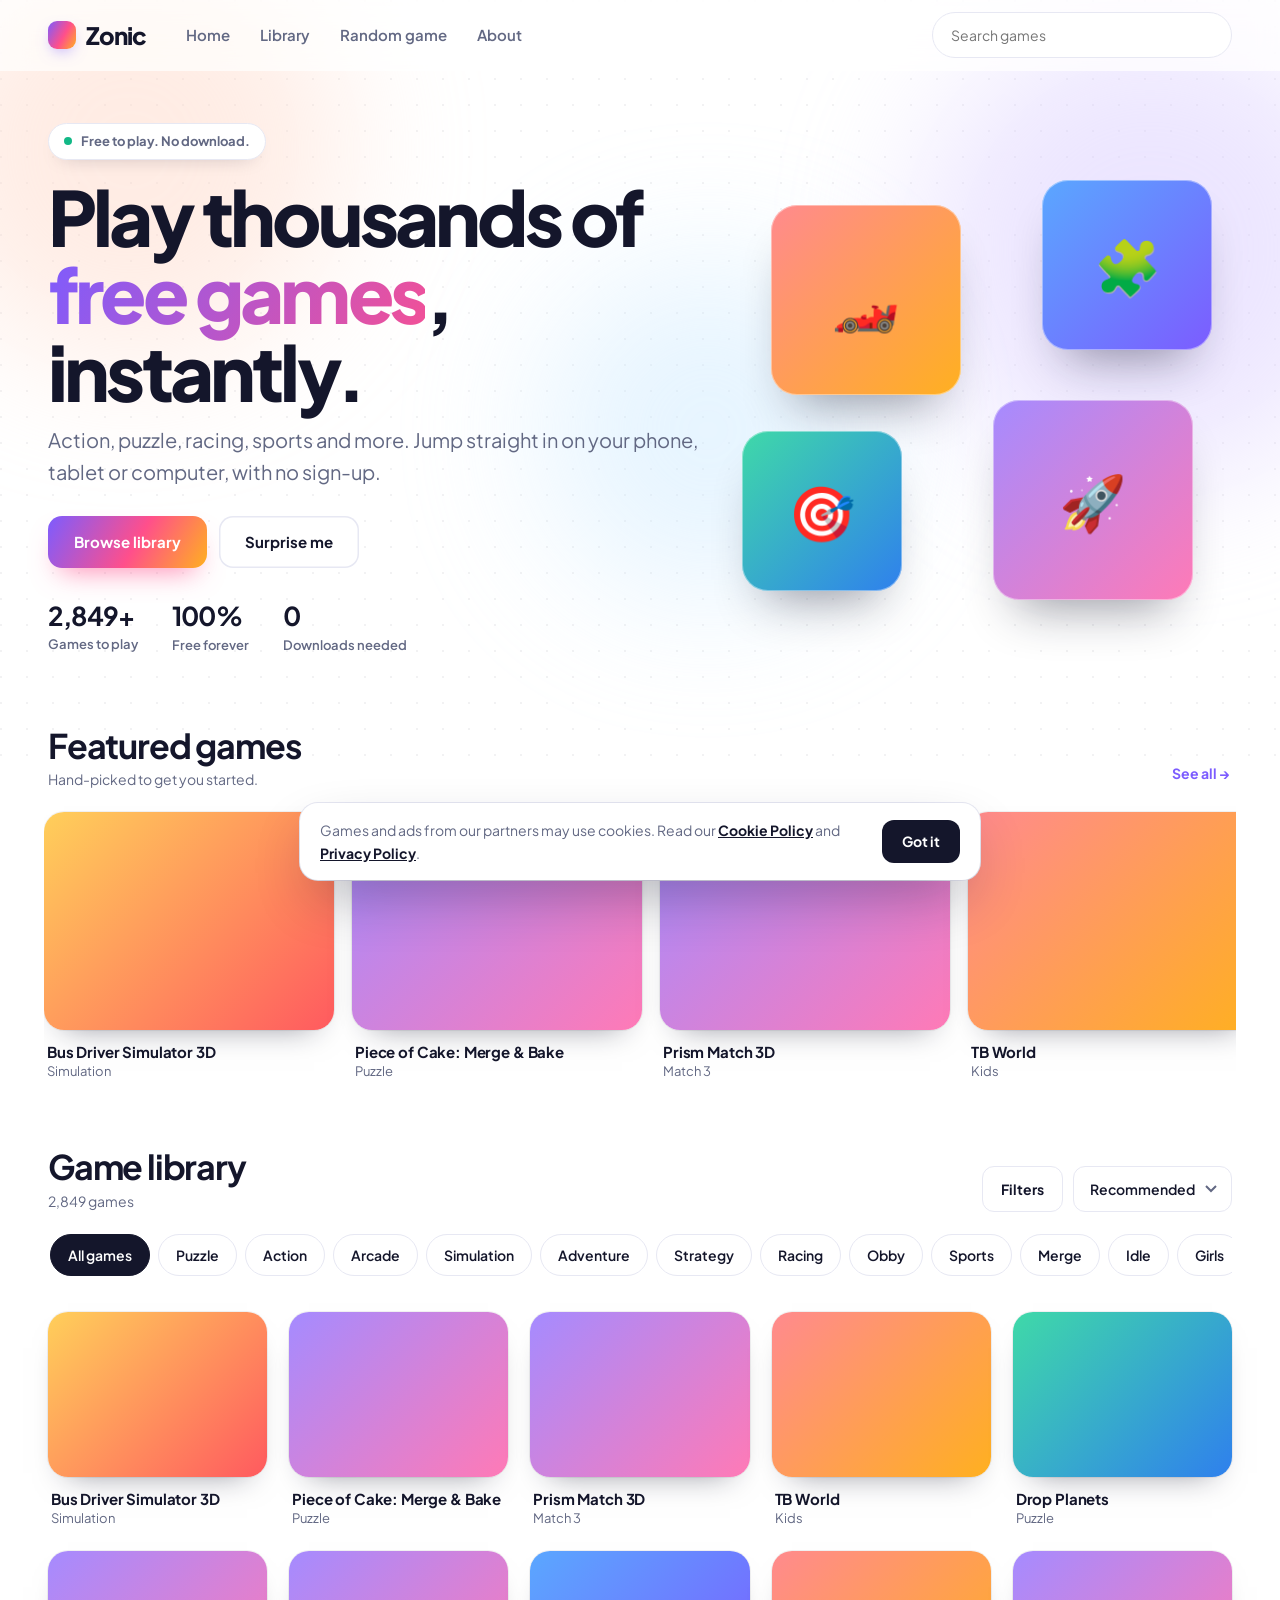
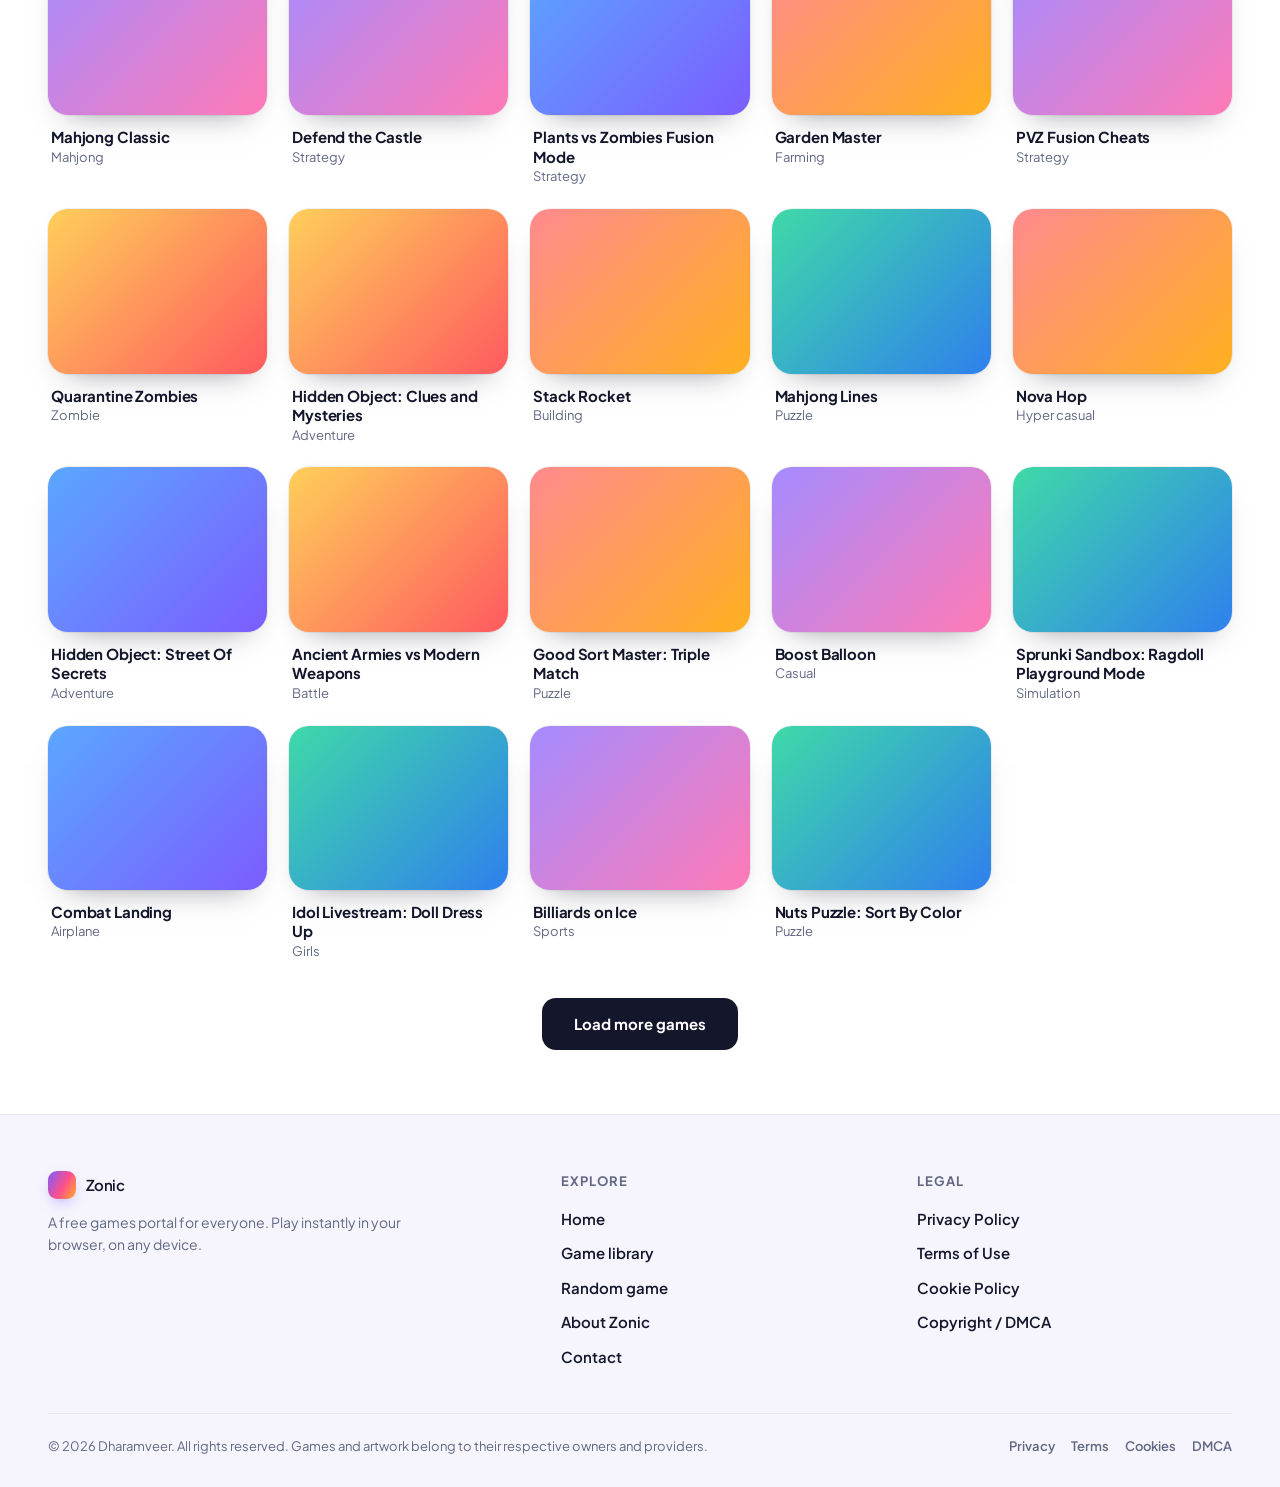
==== commit e3172675: "upgrade" ====
--- a/index.html
+++ b/index.html
@@ -4,8 +4,11 @@
 <meta charset="utf-8">
 <meta name="viewport" content="width=device-width, initial-scale=1, viewport-fit=cover">
 <title>Zonic: Free Online Games</title>
-<meta name="description" content="Play free online browser games on Zonic. No downloads, instant play on desktop and mobile.">
+<meta name="description" content="Play thousands of free online browser games on Zonic. No downloads, no sign-up. Instant play on desktop and mobile.">
 <meta name="theme-color" content="#ffffff">
+<meta property="og:title" content="Zonic: Free Online Games">
+<meta property="og:description" content="Play thousands of free browser games instantly. No downloads, no sign-up.">
+<meta property="og:type" content="website">
 <link rel="icon" href="data:image/svg+xml,%3Csvg xmlns='http://www.w3.org/2000/svg' viewBox='0 0 100 100'%3E%3Ctext y='.9em' font-size='90'%3E🎮%3C/text%3E%3C/svg%3E">
 <link rel="preconnect" href="https://fonts.googleapis.com">
 <link rel="preconnect" href="https://fonts.gstatic.com" crossorigin>
@@ -13,25 +16,79 @@
 <link href="https://fonts.googleapis.com/css2?family=Plus+Jakarta+Sans:wght@400;500;600;700;800&display=swap" rel="stylesheet">
 <link rel="stylesheet" href="assets/css/style.css">
 <link rel="stylesheet" href="assets/css/animations.css">
+<script>document.documentElement.className+=' js'</script>
 </head>
 <body>
-<div class="mesh" aria-hidden="true"></div>
+<div class="progress" id="progress" aria-hidden="true"></div>
+<div class="mesh" aria-hidden="true"><i class="blob b1"></i><i class="blob b2"></i><i class="blob b3"></i></div>
+
+<header class="site-header" id="siteHeader">
+  <div class="wrap bar">
+    <a class="logo" href="#" id="home"><span class="mark"></span>Zonic</a>
+    <nav class="nav" aria-label="Main">
+      <a href="#" data-go="homeView">Home</a>
+      <a href="#library" data-go="library">Library</a>
+      <a href="#" data-random>Random game</a>
+      <a href="about.html">About</a>
+    </nav>
+    <input class="search" id="q" type="search" placeholder="Search games" aria-label="Search games" autocomplete="off">
+  </div>
+</header>
+
 <div class="wrap">
-  <header>
-    <a class="logo" href="#" id="home"><span class="mark"></span>Zonic</a>
-    <input class="search" id="q" type="search" placeholder="Search games" aria-label="Search games" autocomplete="off">
-  </header>
-
   <main id="main">
     <section id="homeView">
-      <div class="hero rise">
-        <h1>Play free games instantly</h1>
-        <p>Thousands of browser games. No downloads, no sign-up, on desktop and mobile.</p>
+      <div class="hero">
+        <div>
+          <span class="eyebrow"><i class="dot"></i>Free to play. No download.</span>
+          <h1>Play thousands of <span class="grad">free games</span>, instantly.</h1>
+          <p class="lead">Action, puzzle, racing, sports and more. Jump straight in on your phone, tablet or computer, with no sign-up.</p>
+          <div class="cta">
+            <a class="btn primary" href="#library" data-go="library">Browse library</a>
+            <a class="btn ghost" href="#" data-random>Surprise me</a>
+          </div>
+          <div class="stats">
+            <div class="stat"><b id="statGames">1,000+</b><span>Games to play</span></div>
+            <div class="stat"><b>100%</b><span>Free forever</span></div>
+            <div class="stat"><b>0</b><span>Downloads needed</span></div>
+          </div>
+        </div>
+        <div class="visual" aria-hidden="true">
+          <div class="tile t1">🏎️</div><div class="tile t2">🧩</div><div class="tile t3">🎯</div><div class="tile t4">🚀</div>
+        </div>
       </div>
-      <div class="chips" id="chips" role="group" aria-label="Categories"></div>
-      <div class="status" id="status" role="status">Loading games…</div>
-      <div class="grid" id="grid"></div>
-      <button class="more" id="more" type="button" hidden>Load more games</button>
+
+      <section class="reveal" aria-labelledby="fh">
+        <div class="sec-head"><div><h2 id="fh">Featured games</h2><p class="muted">Hand-picked to get you started.</p></div>
+          <a class="linkbtn" href="#library" data-go="library">See all &rarr;</a></div>
+        <div class="featured" id="featured"></div>
+      </section>
+
+      <section class="reveal" id="library" aria-labelledby="lh">
+        <div class="sec-head">
+          <div><h2 id="lh">Game library</h2><p class="muted" id="count">Loading games…</p></div>
+          <div class="lib-tools">
+            <button class="fbtn" id="filterBtn" type="button" aria-expanded="false" aria-controls="fpanel">Filters <span class="badge" id="fbadge" hidden>0</span></button>
+            <label class="sortwrap"><span class="sr">Sort games</span>
+              <select id="sort"><option value="mix">Recommended</option><option value="az">A to Z</option><option value="za">Z to A</option></select>
+            </label>
+          </div>
+        </div>
+        <div class="chips" id="chips" role="group" aria-label="Categories"></div>
+        <div class="fpanel" id="fpanel" hidden>
+          <div class="fgroup"><b>Screen</b>
+            <div class="seg" role="group" aria-label="Screen shape">
+              <button type="button" data-filter="ori" data-value="all" aria-pressed="true">All</button>
+              <button type="button" data-filter="ori" data-value="landscape" aria-pressed="false">Landscape</button>
+              <button type="button" data-filter="ori" data-value="portrait" aria-pressed="false">Portrait</button>
+            </div>
+          </div>
+          <button class="linkbtn" id="clearBtn" type="button" hidden>Clear all filters</button>
+        </div>
+        <div class="status" id="status" role="status">Loading games…</div>
+        <div class="grid" id="grid"></div>
+        <button class="more" id="more" type="button" hidden>Load more games</button>
+      </section>
     </section>
 
     <section id="playView" hidden>
@@ -48,10 +105,39 @@
   </main>
   <noscript><p>Zonic needs JavaScript turned on to load games.</p></noscript>
 </div>
-<footer><div class="wrap">Zonic. Games provided by GamePix and Playgama. All game names and artwork belong to their owners.</div></footer>
 
+<footer class="site-footer">
+  <div class="wrap">
+    <div class="fgrid">
+      <div class="fabout">
+        <a class="logo" href="#" data-go="homeView"><span class="mark"></span>Zonic</a>
+        <p>A free games portal for everyone. Play instantly in your browser, on any device.</p>
+      </div>
+      <div><h4>Explore</h4><ul>
+        <li><a href="#" data-go="homeView">Home</a></li>
+        <li><a href="#library" data-go="library">Game library</a></li>
+        <li><a href="#" data-random>Random game</a></li>
+        <li><a href="about.html">About Zonic</a></li>
+        <li><a href="contact.html">Contact</a></li>
+      </ul></div>
+      <div><h4>Legal</h4><ul>
+        <li><a href="privacy.html">Privacy Policy</a></li>
+        <li><a href="terms.html">Terms of Use</a></li>
+        <li><a href="cookies.html">Cookie Policy</a></li>
+        <li><a href="dmca.html">Copyright / DMCA</a></li>
+      </ul></div>
+    </div>
+    <div class="fbottom">
+      <span>&copy; <span data-year>2026</span> <span data-owner>Dharamveer</span>. All rights reserved. Games and artwork belong to their respective owners and providers.</span>
+      <nav aria-label="Legal"><a href="privacy.html">Privacy</a><a href="terms.html">Terms</a><a href="cookies.html">Cookies</a><a href="dmca.html">DMCA</a></nav>
+    </div>
+  </div>
+</footer>
+
+<script src="assets/js/site.js"></script>
 <script src="assets/js/config.js"></script>
 <script src="assets/js/sources.js"></script>
 <script src="assets/js/app.js"></script>
+<script src="assets/js/ui.js"></script>
 </body>
 </html>
--- a/assets/css/style.css
+++ b/assets/css/style.css
@@ -1,50 +1,138 @@
-/* ZONIC STYLE: layout, colours, typography.
-   Motion and hover effects live in animations.css */
-:root{color-scheme:light;--ink:#161a2e;--mute:#667085;--line:#e8eaf2;--soft:#f6f7fb;--a:#ff5a5f;--b:#ffb020;--c:#12b886;--d:#2f80ed;--e:#7c5cff}
+/* ZONIC STYLE: layout, colours, typography. Motion lives in animations.css */
+:root{color-scheme:light;--ink:#14162b;--mute:#626883;--line:#e7e8f3;--soft:#f6f5fd;--a:#ff5a5f;--b:#ffb020;--c:#12b886;--d:#2f80ed;--e:#7c5cff;--pink:#ff4f8b;
+--brand:linear-gradient(120deg,#7c5cff 0%,#ff4f8b 55%,#ffb020 100%);--r:20px}
 *,*::before,*::after{box-sizing:border-box}
-body{margin:0;background:#fff;color:var(--ink);font-family:'Plus Jakarta Sans',system-ui,-apple-system,'Segoe UI',Roboto,sans-serif;line-height:1.55;-webkit-font-smoothing:antialiased;overflow-x:hidden}
+html{-webkit-text-size-adjust:100%}
+body{margin:0;background:#fff;color:var(--ink);font-family:'Plus Jakarta Sans',system-ui,-apple-system,'Segoe UI',Roboto,sans-serif;line-height:1.6;-webkit-font-smoothing:antialiased;overflow-x:hidden}
 a{color:inherit}
-:focus-visible{outline:2px solid var(--d);outline-offset:2px}
+:focus-visible{outline:2px solid var(--e);outline-offset:3px;border-radius:8px}
 [hidden]{display:none!important}
+.sr{position:absolute;width:1px;height:1px;overflow:hidden;clip:rect(0 0 0 0);white-space:nowrap}
 .wrap{max-width:1240px;margin:0 auto;padding:0 28px}
-.mesh{position:absolute;inset:0 0 auto 0;height:560px;z-index:-1;pointer-events:none;background:
-radial-gradient(520px 260px at 10% 6%,rgba(255,90,95,.14),transparent 70%),
-radial-gradient(480px 260px at 52% 0%,rgba(255,176,32,.16),transparent 70%),
-radial-gradient(520px 280px at 92% 10%,rgba(47,128,237,.15),transparent 70%),
-radial-gradient(420px 240px at 72% 58%,rgba(124,92,255,.10),transparent 70%)}
-header{display:flex;align-items:center;gap:24px;padding:20px 0}
-.logo{font-weight:800;font-size:24px;letter-spacing:-.04em;display:flex;align-items:center;gap:9px;text-decoration:none}
-.mark{width:26px;height:26px;border-radius:8px;background:conic-gradient(var(--a),var(--b),var(--c),var(--d),var(--e),var(--a))}
-.search{margin-left:auto;width:min(320px,100%);padding:11px 16px;border:1px solid var(--line);border-radius:12px;background:rgba(255,255,255,.85);font:inherit;font-size:14px;color:var(--ink)}
-.hero{padding:34px 0 10px}
-.hero h1{margin:0 0 10px;font-size:clamp(34px,6vw,64px);line-height:1.04;letter-spacing:-.045em;font-weight:800;max-width:14ch}
-.hero p{margin:0;color:var(--mute);font-size:clamp(16px,2vw,19px);max-width:48ch}
-.chips{display:flex;gap:8px;overflow-x:auto;padding:26px 0 8px;scrollbar-width:none}
+.muted{color:var(--mute)}
+
+/* background */
+.mesh{position:absolute;inset:0 0 auto 0;height:780px;z-index:-1;pointer-events:none;overflow:hidden;
+background:radial-gradient(circle at 1px 1px,rgba(20,22,43,.055) 1px,transparent 0) 0 0/26px 26px}
+.blob{position:absolute;border-radius:50%;filter:blur(70px);opacity:.5}
+.b1{width:420px;height:420px;background:#ffd9c9;left:-80px;top:-60px}
+.b2{width:460px;height:460px;background:#d9ccff;right:-100px;top:20px}
+.b3{width:340px;height:340px;background:#c9e8ff;left:42%;top:260px;opacity:.45}
+.progress{position:fixed;top:0;left:0;right:0;height:3px;z-index:60;background:var(--brand);transform:scaleX(0);transform-origin:0 50%}
+
+/* header */
+.site-header{position:sticky;top:0;z-index:50;background:rgba(255,255,255,.72);backdrop-filter:saturate(180%) blur(14px);-webkit-backdrop-filter:saturate(180%) blur(14px);border-bottom:1px solid transparent;padding-top:env(safe-area-inset-top,0px)}
+.site-header.stuck{border-bottom-color:var(--line);box-shadow:0 8px 30px -22px rgba(20,22,43,.35)}
+.bar{display:flex;align-items:center;gap:26px;height:70px}
+.logo{font-weight:800;font-size:24px;letter-spacing:-.04em;display:flex;align-items:center;gap:10px;text-decoration:none}
+.mark{width:28px;height:28px;border-radius:9px;background:var(--brand);box-shadow:0 6px 16px -6px rgba(124,92,255,.7)}
+.nav{display:flex;gap:2px}
+.nav a{padding:8px 14px;border-radius:10px;font-weight:600;font-size:15px;color:var(--mute);text-decoration:none}
+.nav a:hover{color:var(--ink);background:var(--soft)}
+.search{margin-left:auto;width:min(300px,100%);padding:11px 18px;border:1px solid var(--line);border-radius:99px;background:#fff;font:inherit;font-size:14px;color:var(--ink)}
+.search:focus{border-color:var(--e);box-shadow:0 0 0 4px rgba(124,92,255,.12);outline:none}
+
+/* hero */
+.hero{display:grid;grid-template-columns:1.15fr .85fr;gap:30px;align-items:center;padding:52px 0 26px}
+.eyebrow{display:inline-flex;align-items:center;gap:9px;padding:7px 15px;border:1px solid var(--line);border-radius:99px;background:#fff;font-size:13px;font-weight:700;color:var(--mute);box-shadow:0 8px 20px -14px rgba(20,22,43,.4)}
+.dot{width:8px;height:8px;border-radius:50%;background:var(--c)}
+.hero h1{margin:18px 0 14px;font-size:clamp(38px,6.4vw,76px);line-height:1.02;letter-spacing:-.05em;font-weight:800}
+.grad{background:var(--brand);background-size:200% 200%;-webkit-background-clip:text;background-clip:text;color:transparent;-webkit-text-fill-color:transparent}
+.hero p.lead{margin:0;color:var(--mute);font-size:clamp(16px,2vw,20px);max-width:46ch}
+.cta{display:flex;gap:12px;flex-wrap:wrap;margin-top:28px}
+.btn{font:inherit;font-weight:700;font-size:15px;padding:14px 26px;border:0;border-radius:14px;background:var(--ink);color:#fff;cursor:pointer;text-decoration:none;display:inline-flex;align-items:center;gap:8px;flex-shrink:0}
+.btn.primary{background:var(--brand);box-shadow:0 14px 28px -12px rgba(255,79,139,.7)}
+.btn.ghost{background:#fff;color:var(--ink);box-shadow:inset 0 0 0 1.5px var(--line)}
+.stats{display:flex;gap:34px;flex-wrap:wrap;margin-top:34px}
+.stat b{display:block;font-size:26px;letter-spacing:-.03em;line-height:1.1}
+.stat span{font-size:13px;color:var(--mute);font-weight:600}
+.visual{position:relative;height:420px}
+.tile{position:absolute;display:grid;place-items:center;border-radius:26px;font-size:54px;box-shadow:0 30px 50px -24px rgba(20,22,43,.45),inset 0 0 0 1px rgba(255,255,255,.4)}
+.t1{width:190px;height:190px;left:6%;top:6%;background:linear-gradient(135deg,#ff8a8e,#ffb020)}
+.t2{width:170px;height:170px;right:4%;top:0;background:linear-gradient(135deg,#5aa7ff,#7c5cff)}
+.t3{width:160px;height:160px;left:0;bottom:2%;background:linear-gradient(135deg,#3fd9a8,#2f80ed)}
+.t4{width:200px;height:200px;right:8%;bottom:0;background:linear-gradient(135deg,#a58bff,#ff7ab6)}
+
+/* sections */
+.sec-head{display:flex;align-items:flex-end;justify-content:space-between;gap:16px;margin:44px 0 16px}
+.sec-head h2{margin:0;font-size:clamp(24px,3vw,34px);letter-spacing:-.035em;line-height:1.1}
+.sec-head p{margin:4px 0 0;font-size:14px}
+.linkbtn{font:inherit;font-weight:700;font-size:14px;color:var(--e);background:none;border:0;cursor:pointer;padding:6px 2px;text-decoration:none}
+.featured{display:flex;gap:18px;overflow-x:auto;padding:6px 4px 22px;margin:0 -4px;scroll-snap-type:x proximity;scrollbar-width:thin}
+.featured .card{flex:0 0 clamp(220px,24vw,290px);scroll-snap-align:start}
+
+/* library toolbar */
+.lib-tools{display:flex;gap:10px;align-items:center}
+.fbtn{font:inherit;font-weight:700;font-size:14px;padding:11px 18px;border:1.5px solid var(--line);border-radius:12px;background:#fff;color:var(--ink);cursor:pointer;display:inline-flex;align-items:center;gap:8px}
+.fbtn[aria-expanded=true]{border-color:var(--e);background:var(--soft)}
+.badge{min-width:20px;height:20px;padding:0 6px;border-radius:99px;background:var(--brand);color:#fff;font-size:12px;display:inline-grid;place-items:center}
+.sortwrap select{font:inherit;font-weight:600;font-size:14px;padding:11px 36px 11px 16px;border:1.5px solid var(--line);border-radius:12px;background:#fff url("data:image/svg+xml,%3Csvg xmlns='http://www.w3.org/2000/svg' width='12' height='8' fill='none' stroke='%23626883' stroke-width='2'%3E%3Cpath d='M1 1l5 5 5-5'/%3E%3C/svg%3E") no-repeat right 14px center;color:var(--ink);cursor:pointer;-webkit-appearance:none;appearance:none}
+.fpanel{display:flex;gap:26px;flex-wrap:wrap;align-items:center;padding:16px 18px;margin:6px 0 4px;border:1px solid var(--line);border-radius:var(--r);background:var(--soft)}
+.fgroup{display:flex;align-items:center;gap:12px;flex-wrap:wrap}
+.fgroup>b{font-size:13px;color:var(--mute);text-transform:uppercase;letter-spacing:.06em}
+.seg{display:inline-flex;gap:4px;padding:4px;background:#fff;border-radius:12px;box-shadow:inset 0 0 0 1px var(--line)}
+.seg button{font:inherit;font-weight:600;font-size:14px;padding:8px 14px;border:0;border-radius:9px;background:transparent;color:var(--mute);cursor:pointer}
+.seg button[aria-pressed=true]{background:var(--ink);color:#fff}
+.chips{display:flex;gap:8px;overflow-x:auto;padding:6px 2px 10px;scrollbar-width:none}
 .chips::-webkit-scrollbar{display:none}
-.chip{flex-shrink:0;font:inherit;font-weight:600;font-size:14px;padding:9px 16px;border:1px solid var(--line);border-radius:99px;background:#fff;color:var(--ink);cursor:pointer}
+.chip{flex-shrink:0;font:inherit;font-weight:600;font-size:14px;padding:9px 17px;border:1.5px solid var(--line);border-radius:99px;background:#fff;color:var(--ink);cursor:pointer}
 .chip[aria-pressed=true]{background:var(--ink);border-color:var(--ink);color:#fff}
-.grid{display:grid;grid-template-columns:repeat(auto-fill,minmax(210px,1fr));gap:22px;padding:18px 0 28px}
-.card{display:block;text-decoration:none;border-radius:18px}
-.cover{position:relative;aspect-ratio:4/3;border-radius:18px;overflow:hidden;box-shadow:0 14px 28px -18px rgba(22,26,46,.45),0 0 0 1px rgba(22,26,46,.06)}
+
+/* game grid */
+.grid{display:grid;grid-template-columns:repeat(auto-fill,minmax(210px,1fr));gap:22px;padding:14px 0 26px}
+.card{display:block;text-decoration:none;border-radius:var(--r)}
+.cover{position:relative;aspect-ratio:4/3;border-radius:var(--r);overflow:hidden;box-shadow:0 16px 30px -20px rgba(20,22,43,.5),0 0 0 1px rgba(20,22,43,.06)}
 .cover img{width:100%;height:100%;object-fit:cover;display:block}
+.cover::after{content:"Play";position:absolute;right:12px;bottom:12px;padding:6px 14px;border-radius:99px;background:#fff;font-weight:700;font-size:13px;opacity:0;transform:translateY(6px);box-shadow:0 8px 18px -8px rgba(20,22,43,.5)}
 .g0{background:linear-gradient(135deg,#ff8a8e,#ffb020)}.g1{background:linear-gradient(135deg,#5aa7ff,#7c5cff)}.g2{background:linear-gradient(135deg,#3fd9a8,#2f80ed)}.g3{background:linear-gradient(135deg,#ffcf5a,#ff5a5f)}.g4{background:linear-gradient(135deg,#a58bff,#ff7ab6)}
-.card h3{margin:11px 2px 0;font-size:15px;line-height:1.3;letter-spacing:-.01em}
-.card small{margin:0 2px;color:var(--mute);font-size:13px;display:block}
+.card h3{margin:12px 3px 0;font-size:15px;line-height:1.3;letter-spacing:-.01em}
+.card small{margin:0 3px;color:var(--mute);font-size:13px;display:block}
 .status{color:var(--mute);font-size:14px;padding:6px 0}
-.stage .status{color:#fff;padding:24px;position:absolute;inset:0;display:flex;align-items:center;justify-content:center}
-.more{display:block;margin:6px auto 56px;font:inherit;font-weight:700;font-size:15px;padding:13px 28px;border:0;border-radius:12px;background:var(--ink);color:#fff;cursor:pointer}
+.more{display:block;margin:10px auto 64px;font:inherit;font-weight:700;font-size:15px;padding:14px 32px;border:0;border-radius:14px;background:var(--ink);color:#fff;cursor:pointer}
 .more:disabled{opacity:.6;cursor:wait}
-.back{display:inline-flex;align-items:center;gap:8px;margin:8px 0 18px;padding:9px 16px;border-radius:10px;background:var(--soft);font-weight:600;font-size:14px;text-decoration:none}
-.stage{position:relative;aspect-ratio:16/9;background:#0e1020;border-radius:20px;overflow:hidden;box-shadow:0 30px 60px -28px rgba(22,26,46,.4),0 0 0 1px rgba(22,26,46,.06)}
+
+/* game page */
+.back{display:inline-flex;align-items:center;gap:8px;margin:22px 0 18px;padding:10px 18px;border-radius:12px;background:var(--soft);font-weight:700;font-size:14px;text-decoration:none}
+.stage{position:relative;aspect-ratio:16/9;background:#0e1020;border-radius:24px;overflow:hidden;box-shadow:0 40px 70px -34px rgba(20,22,43,.5),0 0 0 1px rgba(20,22,43,.06)}
 .stage.portrait{aspect-ratio:3/4;max-height:78vh;margin:0 auto}
 .stage:fullscreen{border-radius:0;aspect-ratio:auto;max-height:none}
 .stage iframe{position:absolute;inset:0;width:100%;height:100%;border:0;background:#000}
-.meta{display:flex;align-items:flex-start;justify-content:space-between;gap:20px;padding:22px 2px 0}
-.meta h1{margin:0 0 8px;font-size:clamp(26px,3.4vw,40px);letter-spacing:-.035em;line-height:1.1}
-.tag{display:inline-block;font-size:13px;font-weight:600;color:var(--mute);padding:5px 12px;border-radius:99px;background:var(--soft);margin-right:6px}
-.btn{font:inherit;font-weight:700;font-size:15px;padding:12px 22px;border:0;border-radius:12px;background:var(--ink);color:#fff;cursor:pointer;flex-shrink:0}
+.stage .status{color:#fff;padding:24px;position:absolute;inset:0;display:flex;align-items:center;justify-content:center}
+.meta{display:flex;align-items:flex-start;justify-content:space-between;gap:20px;padding:24px 2px 0}
+.meta h1{margin:0 0 10px;font-size:clamp(26px,3.4vw,42px);letter-spacing:-.04em;line-height:1.1}
+.tag{display:inline-block;font-size:13px;font-weight:600;color:var(--mute);padding:5px 13px;border-radius:99px;background:var(--soft);margin-right:6px}
 .desc{max-width:70ch;color:var(--mute);margin:22px 2px 0;padding-top:22px;border-top:1px solid var(--line)}
 .desc:empty{display:none}
-h2.sec{font-size:22px;letter-spacing:-.02em;margin:44px 0 0}
-footer{border-top:1px solid var(--line);padding:26px 0 44px;color:var(--mute);font-size:14px}
-@media(max-width:700px){.wrap{padding:0 16px}header{flex-wrap:wrap;gap:14px}.search{margin-left:0;width:100%;order:3}.grid{grid-template-columns:repeat(2,1fr);gap:14px}.meta{flex-direction:column}}
+h2.sec{font-size:24px;letter-spacing:-.03em;margin:48px 0 0}
+
+/* footer */
+.site-footer{margin-top:40px;background:var(--soft);border-top:1px solid var(--line);padding:56px 0 0}
+.fgrid{display:grid;grid-template-columns:1.5fr 1fr 1fr;gap:40px}
+.fgrid h4{margin:0 0 14px;font-size:13px;text-transform:uppercase;letter-spacing:.08em;color:var(--mute)}
+.fgrid ul{list-style:none;margin:0;padding:0;display:grid;gap:9px}
+.fgrid a{text-decoration:none;font-weight:600;font-size:15px}
+.fgrid a:hover{color:var(--e)}
+.fabout p{margin:12px 0 0;color:var(--mute);font-size:14px;max-width:38ch}
+.fbottom{display:flex;justify-content:space-between;gap:14px;flex-wrap:wrap;margin-top:44px;padding:22px 0 30px;border-top:1px solid var(--line);font-size:13px;color:var(--mute)}
+.fbottom nav{display:flex;gap:16px;flex-wrap:wrap}
+.fbottom a{text-decoration:none;font-weight:600}
+.fbottom a:hover{color:var(--ink)}
+
+/* cookie notice */
+.cookie{position:fixed;left:50%;bottom:20px;transform:translateX(-50%);width:min(680px,calc(100% - 28px));z-index:70;display:flex;gap:16px;align-items:center;justify-content:space-between;padding:16px 20px;background:#fff;border-radius:18px;box-shadow:0 24px 60px -18px rgba(20,22,43,.45),0 0 0 1px var(--line);font-size:14px;margin-bottom:env(safe-area-inset-bottom,0px)}
+.cookie p{margin:0;color:var(--mute)}
+.cookie a{color:var(--ink);font-weight:700}
+.cookie .btn{padding:10px 20px;font-size:14px;border-radius:12px}
+
+@media(max-width:900px){.hero{grid-template-columns:1fr}.visual{display:none}.nav{display:none}.fgrid{grid-template-columns:1fr 1fr}.fabout{grid-column:1/-1}}
+@media(max-width:700px){.wrap{padding:0 16px}.bar{gap:12px;height:auto;padding:12px 0;flex-wrap:wrap}.search{margin-left:0;width:100%;order:3}.hero{padding-top:30px}.grid{grid-template-columns:repeat(2,1fr);gap:14px}.meta{flex-direction:column}.sec-head{flex-direction:column;align-items:flex-start}.lib-tools{width:100%}.sortwrap{margin-left:auto}.cookie{flex-direction:column;align-items:stretch;text-align:left}.stats{gap:22px}}
+
+/* legal and info pages */
+.doc{max-width:780px;margin:0 auto;padding:46px 0 30px}
+.doc h1{font-size:clamp(32px,5vw,48px);letter-spacing:-.045em;line-height:1.08;margin:0 0 8px}
+.doc .meta-line{color:var(--mute);font-size:14px;margin:0 0 30px}
+.doc h2{font-size:22px;letter-spacing:-.025em;margin:34px 0 8px}
+.doc p,.doc li{color:#3c4160;font-size:16px}
+.doc ul{padding-left:22px}
+.doc a{color:var(--e);font-weight:600}
+.doc .note{padding:16px 18px;border-radius:16px;background:var(--soft);border:1px solid var(--line);font-size:14px;color:var(--mute);margin-top:30px}
--- a/assets/css/animations.css
+++ b/assets/css/animations.css
@@ -1,28 +1,58 @@
-/* ZONIC ANIMATIONS: all motion lives here.
-   Edit this file for animation changes. Layout stays in style.css */
-html{scroll-behavior:smooth}
+/* ZONIC ANIMATIONS: all motion lives here. Layout stays in style.css */
+html{scroll-behavior:smooth;scroll-padding-top:90px}
 
-/* Page-load entrance */
-.rise{animation:rise .7s cubic-bezier(.2,.7,.2,1) both}
-@keyframes rise{from{opacity:0;transform:translateY(16px)}to{opacity:1;transform:none}}
+/* ambient background */
+.blob{animation:drift 18s ease-in-out infinite alternate}
+.b2{animation-duration:22s;animation-delay:-6s}
+.b3{animation-duration:26s;animation-delay:-12s}
+@keyframes drift{from{transform:translate3d(0,0,0) scale(1)}to{transform:translate3d(60px,40px,0) scale(1.12)}}
 
-/* Hover and press effects */
-.card{transition:transform .3s cubic-bezier(.2,.8,.2,1)}
-.card:hover{transform:translateY(-6px)}
-.cover img{transition:transform .5s}
-.card:hover .cover img{transform:scale(1.06)}
-.chip{transition:background .2s,color .2s,border-color .2s,transform .2s}
-.chip:hover{transform:translateY(-2px);border-color:#cfd3e4}
-.btn,.more{transition:transform .2s,box-shadow .2s}
-.btn:hover,.more:hover{transform:translateY(-2px);box-shadow:0 12px 24px -12px rgba(22,26,46,.6)}
-.back{transition:background .2s}
-.back:hover{background:#eceef7}
+/* hero */
+.grad{animation:shine 6s ease-in-out infinite alternate}
+@keyframes shine{from{background-position:0% 50%}to{background-position:100% 50%}}
+.dot{animation:pulse 2s ease-in-out infinite}
+@keyframes pulse{0%{box-shadow:0 0 0 0 rgba(18,184,134,.55)}70%{box-shadow:0 0 0 9px rgba(18,184,134,0)}100%{box-shadow:0 0 0 0 rgba(18,184,134,0)}}
+.tile{animation:bob 6s ease-in-out infinite}
+.t2{animation-delay:-1.5s;animation-duration:7s}.t3{animation-delay:-3s;animation-duration:6.5s}.t4{animation-delay:-4.5s;animation-duration:8s}
+@keyframes bob{0%,100%{transform:translateY(0) rotate(-3deg)}50%{transform:translateY(-18px) rotate(3deg)}}
+.hero>div:first-child>*{animation:rise .8s cubic-bezier(.2,.7,.2,1) both}
+.hero>div:first-child>*:nth-child(2){animation-delay:.08s}.hero>div:first-child>*:nth-child(3){animation-delay:.16s}.hero>div:first-child>*:nth-child(4){animation-delay:.24s}.hero>div:first-child>*:nth-child(5){animation-delay:.32s}
+@keyframes rise{from{opacity:0;transform:translateY(20px)}to{opacity:1;transform:none}}
 
-/* Smooth page change between home and game (browsers that support it) */
-::view-transition-old(root),::view-transition-new(root){animation-duration:.35s}
+/* scroll reveal (only when JavaScript is on) */
+.js .reveal{opacity:0;transform:translateY(26px);transition:opacity .8s cubic-bezier(.2,.7,.2,1),transform .8s cubic-bezier(.2,.7,.2,1)}
+.js .reveal.in{opacity:1;transform:none}
 
-/* Respect people who turn motion off */
+/* hover and press */
+.card{transition:transform .35s cubic-bezier(.2,.8,.2,1)}
+.card:hover{transform:translateY(-8px)}
+.cover img{transition:transform .6s cubic-bezier(.2,.8,.2,1)}
+.card:hover .cover img{transform:scale(1.08)}
+.cover::after{transition:opacity .3s,transform .3s}
+.card:hover .cover::after,.card:focus-visible .cover::after{opacity:1;transform:none}
+.chip,.seg button,.fbtn,.nav a,.back{transition:background .2s,color .2s,border-color .2s,transform .2s}
+.chip:hover{transform:translateY(-2px);border-color:#c9cce0}
+.btn,.more{transition:transform .25s,box-shadow .25s}
+.btn:hover,.more:hover{transform:translateY(-3px);box-shadow:0 16px 28px -12px rgba(20,22,43,.55)}
+.btn.primary:hover{box-shadow:0 18px 32px -12px rgba(255,79,139,.8)}
+.btn:active,.more:active,.chip:active{transform:translateY(0) scale(.98)}
+.logo:hover .mark{transform:rotate(-12deg) scale(1.08)}
+.mark{transition:transform .35s cubic-bezier(.3,1.6,.5,1)}
+.site-header{transition:box-shadow .3s,border-color .3s}
+
+/* filter panel and cookie notice */
+.fpanel:not([hidden]){animation:drop .3s cubic-bezier(.2,.8,.2,1)}
+@keyframes drop{from{opacity:0;transform:translateY(-10px)}to{opacity:1;transform:none}}
+.cookie{animation:slideup .6s .6s cubic-bezier(.2,.8,.2,1) both}
+@keyframes slideup{from{opacity:0;transform:translate(-50%,30px)}to{opacity:1;transform:translate(-50%,0)}}
+
+/* smooth page change between home and game */
+::view-transition-old(root),::view-transition-new(root){animation-duration:.4s}
+
+/* respect people who turn motion off */
 @media(prefers-reduced-motion:reduce){
   *,*::before,*::after{animation:none!important;transition:none!important}
   html{scroll-behavior:auto}
+  .js .reveal{opacity:1;transform:none}
+  .cookie{transform:translateX(-50%)}
 }
